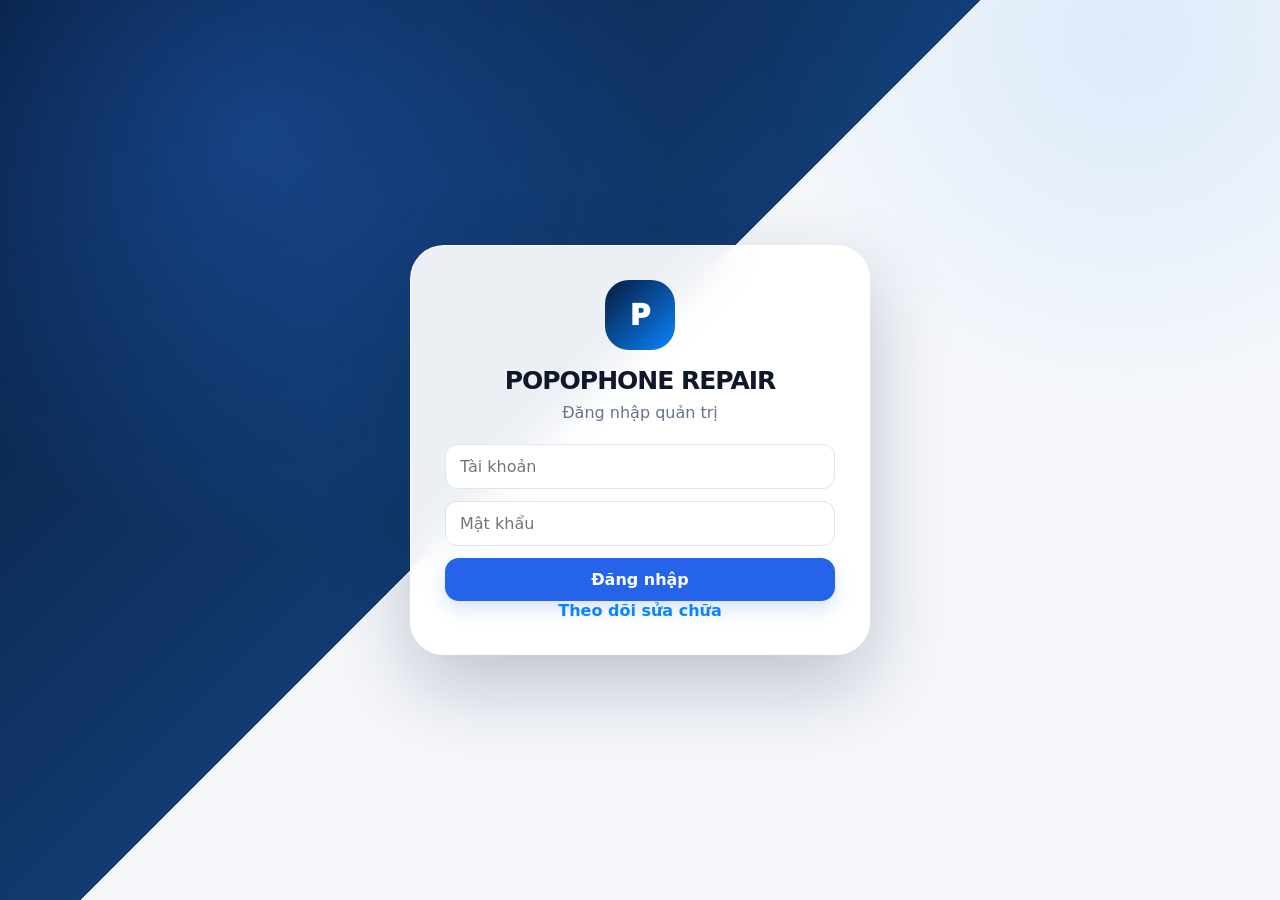
==== dashboard.html @ f4cf4c7f "Add files via upload" ====
<!doctype html>
<html lang="vi"><head><meta charset="UTF-8"><meta name="viewport" content="width=device-width,initial-scale=1,viewport-fit=cover"><title>POPOPHONE · Theo dõi sửa chữa</title><link rel="stylesheet" href="css/style.css?v=16.5"><link rel="stylesheet" href="css/operations.css?v=16.5"></head>
<body class="ops-app"><div class="ops-shell"><header class="ops-header"><div><span class="ops-brand">POPOPHONE</span><h1 id="pageTitle">Theo dõi sửa chữa</h1></div><button onclick="refreshCurrent()" aria-label="Làm mới">↻</button></header><div class="ops-user"><div><b id="userName"></b><span id="userRole"></span></div><button onclick="logout()">Đăng xuất</button></div><div id="periodPicker" class="ops-period"></div><div class="ops-toolbar"><nav class="ops-nav"><button data-tab="overview" onclick="openTab('overview')">Tổng quan</button><button data-tab="progress" onclick="openTab('progress')">Máy còn tồn</button><button data-tab="repairs" onclick="openTab('repairs')">Danh sách</button></nav></div><main><section id="overview" class="ops-tab"></section><section id="progress" class="ops-tab" hidden></section><section id="repairs" class="ops-tab" hidden></section></main></div><div id="modalRoot"></div><div id="toast" class="toast"></div><script src="js/config.js?v=16.5"></script><script src="js/auth.js?v=16.5"></script><script src="js/dashboard.js?v=16.5"></script></body></html>
---- css/style.css ----
:root {
  --navy: #061b3a;
  --navy-2: #09295a;
  --blue: #0a84ff;
  --blue-2: #e8f2ff;
  --green: #16a34a;
  --yellow: #f59e0b;
  --red: #ef4444;
  --bg: #f5f7fb;
  --card: #ffffff;
  --text: #0f172a;
  --muted: #64748b;
  --line: #e2e8f0;
  --shadow: 0 24px 60px rgba(15, 23, 42, 0.08);
  --radius: 24px;
}

* {
  box-sizing: border-box;
}

body {
  margin: 0;
  font-family: Inter, ui-sans-serif, system-ui, -apple-system, BlinkMacSystemFont, "Segoe UI", sans-serif;
  background: var(--bg);
  color: var(--text);
}

button,
input,
select,
textarea {
  font: inherit;
}

button {
  cursor: pointer;
}

.hidden {
  display: none !important;
}

.primary-btn,
.ghost-btn,
.danger-btn,
.success-btn {
  border: 0;
  border-radius: 14px;
  padding: 12px 16px;
  font-weight: 800;
  transition: .18s ease;
  white-space: nowrap;
}

.primary-btn {
  background: linear-gradient(135deg, var(--navy), var(--blue));
  color: #fff;
  box-shadow: 0 12px 30px rgba(10, 132, 255, .22);
}

.success-btn {
  background: #dcfce7;
  color: #166534;
}

.danger-btn {
  background: #fee2e2;
  color: #991b1b;
}

.ghost-btn {
  background: #f1f5f9;
  color: #0f172a;
}

.primary-btn:hover,
.ghost-btn:hover,
.success-btn:hover,
.danger-btn:hover {
  transform: translateY(-1px);
}

input,
select,
textarea {
  width: 100%;
  border: 1px solid var(--line);
  border-radius: 14px;
  padding: 12px 14px;
  outline: none;
  background: #fff;
  color: var(--text);
}

textarea {
  min-height: 92px;
  resize: vertical;
}

input:focus,
select:focus,
textarea:focus {
  border-color: var(--blue);
  box-shadow: 0 0 0 4px rgba(10, 132, 255, .12);
}

.login-page {
  min-height: 100vh;
  display: grid;
  place-items: center;
  background:
    radial-gradient(circle at top left, rgba(10, 132, 255, .22), transparent 36%),
    linear-gradient(135deg, #061b3a, #0a2b5f 45%, #f8fafc 45%);
}

.login-shell {
  width: min(460px, calc(100% - 28px));
}

.login-card {
  background: rgba(255, 255, 255, .92);
  backdrop-filter: blur(18px);
  border: 1px solid rgba(255, 255, 255, .72);
  border-radius: 32px;
  box-shadow: var(--shadow);
  padding: 34px;
  text-align: center;
}

.login-logo,
.brand-mark {
  width: 58px;
  height: 58px;
  border-radius: 20px;
  display: grid;
  place-items: center;
  margin: 0 auto 16px;
  background: linear-gradient(135deg, var(--navy), var(--blue));
  color: #fff;
  font-weight: 950;
  font-size: 28px;
}

.login-card h1 {
  margin: 0;
  font-size: 25px;
  letter-spacing: -.6px;
}

.login-card p {
  color: var(--muted);
  margin: 8px 0 22px;
}

.login-form {
  display: grid;
  gap: 12px;
}

.login-demo {
  display: grid;
  gap: 5px;
  margin: 18px 0;
  padding: 14px;
  border-radius: 18px;
  background: #f8fafc;
  color: var(--muted);
  text-align: left;
  font-size: 14px;
}

.back-link {
  color: var(--blue);
  text-decoration: none;
  font-weight: 700;
}

.public-body {
  min-height: 100vh;
  background: #f7f9fd;
}

.public-header {
  position: sticky;
  top: 0;
  z-index: 10;
  display: flex;
  align-items: center;
  justify-content: space-between;
  gap: 14px;
  padding: 14px max(18px, 4vw);
  background: rgba(255, 255, 255, .88);
  backdrop-filter: blur(16px);
  border-bottom: 1px solid var(--line);
}

.public-brand {
  display: flex;
  align-items: center;
  gap: 12px;
  font-weight: 900;
}

.public-brand small {
  display: block;
  color: var(--muted);
  font-weight: 700;
}

.public-main {
  width: min(1080px, calc(100% - 28px));
  margin: 22px auto 60px;
}

.mobile-tabs {
  display: grid;
  grid-template-columns: repeat(2, 1fr);
  gap: 10px;
  margin-bottom: 16px;
}

.mobile-tabs button {
  border: 1px solid var(--line);
  border-radius: 18px;
  background: #fff;
  padding: 14px;
  font-weight: 900;
}

.mobile-tabs button.active {
  background: var(--navy);
  color: #fff;
  border-color: var(--navy);
}

.panel,
.form-panel,
.detail-card {
  background: var(--card);
  border: 1px solid var(--line);
  border-radius: var(--radius);
  box-shadow: 0 14px 44px rgba(15, 23, 42, .05);
}

.form-panel {
  padding: 22px;
}

.panel {
  padding: 20px;
}

.panel-head {
  display: flex;
  align-items: flex-start;
  justify-content: space-between;
  gap: 12px;
  margin-bottom: 16px;
}

.panel h2,
.panel h3,
.form-panel h2,
.form-panel h3 {
  margin: 0;
  letter-spacing: -.4px;
}

.panel p,
.form-panel p {
  color: var(--muted);
  margin: 6px 0 0;
}

.form-grid {
  display: grid;
  grid-template-columns: repeat(3, 1fr);
  gap: 14px;
}

.form-grid label {
  display: grid;
  gap: 7px;
  font-size: 13px;
  color: var(--muted);
  font-weight: 800;
}

.span-2 {
  grid-column: span 2;
}

.span-3 {
  grid-column: 1 / -1;
}

.form-actions {
  display: flex;
  gap: 10px;
  justify-content: flex-end;
  grid-column: 1 / -1;
}

.search-row,
.filter-row {
  display: grid;
  grid-template-columns: 2fr repeat(5, 1fr) auto;
  gap: 10px;
  margin-bottom: 14px;
}

.app-shell {
  display: grid;
  grid-template-columns: 280px 1fr;
  min-height: 100vh;
}

.sidebar {
  position: sticky;
  top: 0;
  height: 100vh;
  padding: 22px;
  background: #071b38;
  color: #fff;
  display: flex;
  flex-direction: column;
  gap: 22px;
}

.brand {
  display: flex;
  align-items: center;
  gap: 12px;
}

.brand-mark {
  margin: 0;
  width: 46px;
  height: 46px;
  border-radius: 16px;
  background: rgba(255, 255, 255, .13);
}

.brand h1 {
  margin: 0;
  font-size: 18px;
}

.brand p {
  margin: 2px 0 0;
  color: rgba(255, 255, 255, .7);
  font-size: 13px;
}

.nav {
  display: grid;
  gap: 8px;
}

.nav button {
  text-align: left;
  border: 0;
  padding: 13px 14px;
  border-radius: 16px;
  color: rgba(255, 255, 255, .82);
  background: transparent;
  font-weight: 800;
}

.nav button.active,
.nav button:hover {
  background: rgba(255, 255, 255, .12);
  color: #fff;
}

.user-card {
  margin-top: auto;
  padding: 14px;
  border-radius: 18px;
  background: rgba(255, 255, 255, .1);
}

.user-card b,
.user-card small {
  display: block;
}

.user-card small {
  color: rgba(255, 255, 255, .68);
  margin: 4px 0 12px;
}

.content {
  padding: 24px;
  overflow: hidden;
}

.topbar {
  display: flex;
  justify-content: space-between;
  gap: 16px;
  align-items: center;
  margin-bottom: 20px;
}

.topbar h1 {
  margin: 0;
  font-size: 28px;
  letter-spacing: -.7px;
}

.topbar p {
  margin: 5px 0 0;
  color: var(--muted);
}

.top-actions {
  display: flex;
  gap: 10px;
}

.tab {
  display: none;
}

.tab.active {
  display: block;
}

.kpi-grid {
  display: grid;
  grid-template-columns: repeat(5, 1fr);
  gap: 14px;
  margin-bottom: 16px;
}

.kpi-card {
  background: #fff;
  border: 1px solid var(--line);
  border-radius: 22px;
  padding: 18px;
  box-shadow: 0 12px 34px rgba(15, 23, 42, .05);
}

.kpi-card span {
  display: block;
  color: var(--muted);
  font-weight: 800;
  font-size: 13px;
}

.kpi-card b {
  display: block;
  margin-top: 8px;
  font-size: 28px;
  letter-spacing: -.9px;
}

.kpi-card.danger b {
  color: var(--red);
}

.kpi-card.warn b {
  color: var(--yellow);
}

.dashboard-grid-2 {
  display: grid;
  grid-template-columns: 1.1fr .9fr;
  gap: 16px;
  margin-bottom: 16px;
}

.dashboard-grid-3 {
  display: grid;
  grid-template-columns: repeat(3, 1fr);
  gap: 16px;
  margin-bottom: 16px;
}

.full-width {
  grid-column: 1 / -1;
  margin-bottom: 16px;
}

.table-wrap {
  width: 100%;
  overflow-x: auto;
  border: 1px solid var(--line);
  border-radius: 18px;
  background: #fff;
}

table {
  width: 100%;
  border-collapse: collapse;
  min-width: 860px;
}

th,
td {
  padding: 13px 14px;
  border-bottom: 1px solid var(--line);
  text-align: left;
  vertical-align: middle;
  white-space: nowrap;
}

th {
  background: #f8fafc;
  color: #475569;
  font-size: 12px;
  text-transform: uppercase;
  letter-spacing: .04em;
}

tbody tr:hover {
  background: #f8fafc;
}

.status-pill,
.role-pill {
  display: inline-flex;
  align-items: center;
  border-radius: 999px;
  padding: 6px 10px;
  background: #f1f5f9;
  font-size: 12px;
  font-weight: 900;
}

.status-pill.done {
  background: #dcfce7;
  color: #166534;
}

.status-pill.wait {
  background: #fef3c7;
  color: #92400e;
}

.status-pill.danger {
  background: #fee2e2;
  color: #991b1b;
}

.action-group {
  display: flex;
  gap: 7px;
}

.action-group button {
  padding: 8px 10px;
  border-radius: 11px;
  border: 1px solid var(--line);
  background: #fff;
  font-weight: 800;
}

.rank-list,
.service-type-list {
  display: grid;
  gap: 10px;
}

.rank-row,
.type-row {
  display: grid;
  grid-template-columns: 1fr auto;
  gap: 12px;
  align-items: center;
}

.type-bar {
  grid-column: 1 / -1;
  height: 9px;
  background: #e2e8f0;
  border-radius: 999px;
  overflow: hidden;
}

.type-bar i {
  display: block;
  height: 100%;
  background: linear-gradient(90deg, var(--navy), var(--blue));
}

.matrix-toolbar {
  display: grid;
  grid-template-columns: 1.4fr 1.4fr 120px;
  gap: 10px;
  margin-bottom: 12px;
}

.matrix-table th:first-child,
.matrix-table td:first-child {
  position: sticky;
  left: 0;
  background: #fff;
  z-index: 2;
  font-weight: 900;
}

.matrix-table th:first-child {
  background: #f8fafc;
}

.heat-0 {
  background: #fff;
}

.heat-1 {
  background: #eff6ff;
}

.heat-2 {
  background: #bfdbfe;
}

.heat-3 {
  background: #60a5fa;
  color: #fff;
  font-weight: 900;
}

.heat-4 {
  background: #1d4ed8;
  color: #fff;
  font-weight: 900;
}

.material-summary {
  display: grid;
  grid-template-columns: repeat(3, 1fr);
  gap: 10px;
  margin-bottom: 12px;
}

.material-summary div {
  padding: 14px;
  border-radius: 18px;
  background: #f8fafc;
}

.mobile-list {
  display: grid;
  gap: 10px;
}

.job-card {
  border: 1px solid var(--line);
  border-radius: 20px;
  background: #fff;
  padding: 14px;
  display: grid;
  gap: 10px;
}

.job-card h3 {
  margin: 0;
  font-size: 18px;
}

.job-meta {
  display: grid;
  grid-template-columns: repeat(2, 1fr);
  gap: 8px;
  color: var(--muted);
  font-size: 13px;
}

.modal {
  position: fixed;
  inset: 0;
  z-index: 50;
  display: none;
  align-items: center;
  justify-content: center;
  background: rgba(2, 6, 23, .58);
  padding: 18px;
}

.modal.show {
  display: flex;
}

.modal-card {
  width: min(1000px, 100%);
  max-height: 92vh;
  overflow: auto;
  background: #fff;
  border-radius: 28px;
  box-shadow: var(--shadow);
  padding: 22px;
}

.detail-hero {
  display: flex;
  justify-content: space-between;
  gap: 14px;
  padding: 18px;
  border-radius: 22px;
  background: linear-gradient(135deg, #f8fafc, #eef6ff);
  margin-bottom: 16px;
}

.timeline {
  display: grid;
  gap: 10px;
}

.timeline-row {
  display: grid;
  grid-template-columns: 130px 1fr;
  gap: 12px;
  align-items: start;
  border-left: 3px solid #dbeafe;
  padding-left: 12px;
}

.toast {
  position: fixed;
  right: 18px;
  bottom: 18px;
  z-index: 80;
  transform: translateY(20px);
  opacity: 0;
  pointer-events: none;
  background: #0f172a;
  color: #fff;
  border-radius: 16px;
  padding: 14px 16px;
  box-shadow: var(--shadow);
  transition: .18s ease;
  font-weight: 800;
}

.toast.show {
  transform: translateY(0);
  opacity: 1;
}

.toast.error {
  background: #991b1b;
}

.print-area {
  display: none;
}

@media print {
  body * {
    visibility: hidden;
  }

  .print-area,
  .print-area * {
    visibility: visible;
  }

  .print-area {
    display: block;
    position: absolute;
    inset: 0;
    padding: 24px;
    background: #fff;
  }
}

@media (max-width: 980px) {
  .app-shell {
    grid-template-columns: 1fr;
  }

  .sidebar {
    position: static;
    height: auto;
    padding: 12px;
    flex-direction: row;
    align-items: center;
    overflow-x: auto;
  }

  .brand p,
  .user-card {
    display: none;
  }

  .nav {
    display: flex;
    overflow-x: auto;
  }

  .nav button {
    white-space: nowrap;
  }

  .content {
    padding: 14px;
  }

  .topbar {
    align-items: flex-start;
    flex-direction: column;
  }

  .kpi-grid,
  .dashboard-grid-2,
  .dashboard-grid-3,
  .form-grid {
    grid-template-columns: 1fr;
  }

  .span-2,
  .span-3 {
    grid-column: auto;
  }

  .search-row,
  .filter-row,
  .matrix-toolbar {
    grid-template-columns: 1fr;
  }

  .desktop-only {
    display: none !important;
  }

  .panel,
  .form-panel {
    padding: 16px;
    border-radius: 20px;
  }

  .kpi-card b {
    font-size: 24px;
  }
}

/* V9.1 FINAL + Multi Service/Material */
.modal-card.wide{max-width:980px;width:min(980px,96vw)}
.kpi-grid.compact{grid-template-columns:repeat(auto-fit,minmax(145px,1fr));gap:12px}
.check-list{max-height:320px;overflow:auto;border:1px solid #e5e7eb;border-radius:16px;padding:10px;background:#f8fafc;display:grid;grid-template-columns:repeat(auto-fit,minmax(210px,1fr));gap:8px}
.check-row{display:grid;grid-template-columns:auto 1fr auto;gap:8px;align-items:center;padding:10px;border-radius:12px;background:#fff;border:1px solid #eef2f7;cursor:pointer}
.check-row:hover{border-color:#0a84ff;box-shadow:0 6px 16px rgba(15,23,42,.08)}
.check-row input{width:auto;margin:0}
.check-row small{color:#64748b;font-size:12px}
.sub-head{display:flex;justify-content:space-between;align-items:center;margin:8px 0 10px}
.material-lines{display:flex;flex-direction:column;gap:8px}
.material-row{display:grid;grid-template-columns:1fr 1.7fr .6fr .9fr 1fr auto;gap:8px;align-items:center;padding:10px;border:1px solid #e5e7eb;border-radius:14px;background:#f8fafc}
.cost-preview{margin-top:12px;display:flex;gap:14px;justify-content:flex-end;color:#334155}
.cost-preview b{color:#0f172a}
@media(max-width:760px){.material-row{grid-template-columns:1fr}.check-list{grid-template-columns:1fr}.modal-card.wide{width:96vw}.top-summary-grid{grid-template-columns:1fr!important}}

/* V9.1 public search service visibility */
.service-cell {
  max-width: 260px;
  min-width: 180px;
  white-space: normal;
  line-height: 1.45;
  font-weight: 700;
  color: #0f2748;
}
@media (max-width: 760px) {
  .service-cell { min-width: 220px; }
}

/* V9.2 Enterprise timeline + permission UI */
.lock-note{color:#64748b;font-size:11px;font-weight:700}
.job-head{display:flex;align-items:flex-start;justify-content:space-between;gap:12px}
.detail-header{display:flex;align-items:flex-start;justify-content:space-between;gap:16px;padding-bottom:16px;border-bottom:1px solid #e5e7eb;margin-bottom:16px}
.detail-header h2{margin:0 0 4px;font-size:24px;color:#0f172a}
.detail-header p{margin:0;color:#64748b}
.detail-grid{display:grid;grid-template-columns:repeat(3,minmax(0,1fr));gap:16px;margin:16px 0}
.detail-grid section{background:#f8fafc;border:1px solid #e5e7eb;border-radius:18px;padding:16px}
.detail-grid h3,.timeline-box h3{margin:0 0 10px;color:#0f172a}
.detail-grid p{margin:6px 0;color:#334155}
.detail-grid ul{margin:0;padding-left:18px;color:#334155;line-height:1.7}
.timeline-box{margin-top:16px;background:#fff;border:1px solid #e5e7eb;border-radius:20px;padding:18px}
.timeline{position:relative;display:flex;flex-direction:column;gap:14px}
.timeline-item{display:grid;grid-template-columns:22px 1fr;gap:10px;position:relative}
.timeline-item:before{content:"";position:absolute;left:10px;top:20px;bottom:-18px;width:2px;background:#e2e8f0}
.timeline-item:last-child:before{display:none}
.timeline-dot{width:12px;height:12px;border-radius:999px;background:#0a84ff;margin-top:4px;box-shadow:0 0 0 4px #dbeafe}
.timeline-item b{display:block;color:#0f172a;margin-bottom:4px}
.timeline-item p{margin:0;color:#334155}
.timeline-item small{color:#64748b}
@media(max-width:900px){.detail-grid{grid-template-columns:1fr}.detail-header{flex-direction:column}.detail-header h2{font-size:20px}}


/* V9.2 Enterprise final polish - work queues + modern lists */
.queue-section { margin: 0 0 18px; }
.queue-section h3 { display:flex; align-items:center; justify-content:space-between; margin: 0 0 10px; font-size: 16px; color: #0f172a; }
.queue-section h3 span { background:#eff6ff; color:#0b4aa2; border:1px solid #dbeafe; padding:4px 10px; border-radius:999px; font-size:12px; }
.queue-grid, .cost-board { display:grid; grid-template-columns: repeat(auto-fill,minmax(310px,1fr)); gap: 12px; }
.modern-card { border:1px solid #e2e8f0; background: linear-gradient(180deg,#ffffff,#fbfdff); box-shadow: 0 10px 24px rgba(15,23,42,.05); transition:.16s ease; }
.modern-card:hover { transform: translateY(-1px); box-shadow: 0 14px 32px rgba(15,23,42,.09); border-color:#bfdbfe; }
.job-head p { margin: 4px 0 0; color:#64748b; font-size:12px; }
.warning-line { display:flex; flex-wrap:wrap; gap:6px; }
.warn-chip { display:inline-flex; align-items:center; border-radius:999px; background:#fff7ed; color:#9a3412; border:1px solid #fed7aa; padding:5px 8px; font-size:12px; font-weight:800; }
.data-chip.lock { display:inline-flex; margin-top:6px; padding:3px 8px; border-radius:999px; background:#f1f5f9; color:#64748b; font-size:11px; font-weight:900; }
.code-text { letter-spacing:.02em; color:#0f2748; }
.mini-btn { border:1px solid #dbe3ef!important; background:#fff!important; color:#0f172a; border-radius:12px!important; padding:8px 11px!important; font-weight:900!important; }
.mini-btn.primary { background:#0a84ff!important; border-color:#0a84ff!important; color:#fff!important; }
.mini-btn.money { background:#0f2748!important; border-color:#0f2748!important; color:#fff!important; }
.mini-btn.done { background:#16a34a!important; border-color:#16a34a!important; color:#fff!important; }
.repair-table th, .repair-table td { padding: 12px 13px; }
.repair-table tbody tr { transition:.12s ease; }
.repair-table tbody tr:hover { background:#f0f7ff; }
.cost-card { display:grid; gap:9px; padding:14px; border-radius:20px; }
.cost-line { display:flex; justify-content:space-between; align-items:center; gap:12px; padding:8px 10px; border-radius:13px; background:#f8fafc; color:#475569; }
.cost-line b { color:#0f172a; }
@media (max-width: 760px) {
  .queue-grid, .cost-board { grid-template-columns:1fr; }
  .action-group { flex-wrap:wrap; }
}

/* Patch: fix KPI money overflow + admin finance cards */
.kpi-card {
  min-width: 0;
  overflow: hidden;
}
.kpi-card b {
  max-width: 100%;
  white-space: nowrap;
  overflow: hidden;
  text-overflow: ellipsis;
  font-size: clamp(20px, 1.8vw, 28px);
  letter-spacing: -0.6px;
}
.kpi-grid.compact {
  grid-template-columns: repeat(auto-fit, minmax(170px, 1fr));
}
.kpi-card.success b {
  color: #16a34a;
}
.table-wrap table {
  min-width: 760px;
}
#businessGrid .kpi-card b {
  font-size: clamp(19px, 1.55vw, 26px);
}
@media (max-width: 900px) {
  .kpi-grid.compact {
    grid-template-columns: repeat(auto-fit, minmax(150px, 1fr));
  }
  .kpi-card b {
    font-size: 22px;
  }
}

/* ===== POPOPHONE Repair 10/10 Polish Pack ===== */
:root {
  --soft-blue: #edf6ff;
  --soft-green: #ecfdf3;
  --soft-red: #fff1f2;
}

body::before {
  content: "";
  position: fixed;
  inset: 0;
  pointer-events: none;
  background:
    radial-gradient(circle at 88% 4%, rgba(10,132,255,.10), transparent 26%),
    radial-gradient(circle at 18% 12%, rgba(6,27,58,.08), transparent 28%);
  z-index: -1;
}

.panel,
.form-panel,
.detail-card,
.modal-card {
  border-color: rgba(226,232,240,.9);
  box-shadow: 0 18px 48px rgba(15,23,42,.07);
}

.sidebar {
  background:
    radial-gradient(circle at 20% 0%, rgba(10,132,255,.22), transparent 34%),
    linear-gradient(180deg, #061b3a 0%, #07172f 100%);
}

.nav button.active {
  background: linear-gradient(135deg, rgba(255,255,255,.20), rgba(255,255,255,.08));
  box-shadow: inset 3px 0 0 #60a5fa;
}

.kpi-card {
  position: relative;
  overflow: hidden;
}

.kpi-card::after {
  content: "";
  position: absolute;
  right: -22px;
  top: -22px;
  width: 74px;
  height: 74px;
  border-radius: 50%;
  background: rgba(10,132,255,.09);
}

.kpi-card.success b { color: var(--green); }
.kpi-card.warn b { color: var(--yellow); }

.rank-row,
.type-row,
.modern-card {
  padding: 12px;
  border: 1px solid var(--line);
  border-radius: 18px;
  background: linear-gradient(180deg, #fff, #fbfdff);
}

.table-wrap table tbody tr:nth-child(even) { background: #fbfdff; }
.code-text { color: var(--navy); letter-spacing: .02em; }
.service-cell { max-width: 280px; white-space: normal; line-height: 1.45; }
.warn-chip { display:inline-flex; margin: 2px; }

.receipt-sheet {
  width: 148mm;
  min-height: 210mm;
  margin: 0 auto;
  padding: 10mm;
  color: #0f172a;
  background: #fff;
  font-family: Arial, sans-serif;
  border: 1px solid #e2e8f0;
}
.receipt-top {
  display: flex;
  justify-content: space-between;
  gap: 16px;
  border-bottom: 3px solid #061b3a;
  padding-bottom: 12px;
}
.receipt-logo {
  width: 38px;
  height: 38px;
  border-radius: 12px;
  display: inline-grid;
  place-items: center;
  background: #061b3a;
  color: #fff;
  font-weight: 900;
  font-size: 22px;
  margin-right: 8px;
  vertical-align: middle;
}
.receipt-top h1 { display:inline-block; margin: 0; font-size: 22px; letter-spacing: -.5px; }
.receipt-top p { margin: 5px 0 0; color: #475569; font-weight: 700; }
.receipt-code { text-align: right; }
.receipt-code span,
.receipt-grid span,
.receipt-box span,
.receipt-price span { display:block; color:#64748b; font-size:11px; font-weight:800; text-transform:uppercase; letter-spacing:.04em; }
.receipt-code b { display:block; font-size:24px; color:#061b3a; margin: 4px 0; }
.receipt-code small { color:#64748b; font-weight:700; }
.receipt-sheet h2 { text-align:center; margin: 16px 0; font-size: 18px; letter-spacing:.04em; }
.receipt-grid { display:grid; grid-template-columns:1fr 1fr; gap:8px; }
.receipt-grid div,
.receipt-box,
.receipt-price { border:1px solid #e2e8f0; border-radius:10px; padding:9px; }
.receipt-grid b { display:block; margin-top:4px; font-size:13px; }
.receipt-box { margin-top:8px; }
.receipt-box p { margin: 5px 0 0; min-height: 22px; color:#0f172a; }
.receipt-tests { display:grid; grid-template-columns:repeat(4,1fr); gap:8px; margin-top:10px; }
.receipt-test { border-radius:10px; padding:8px; border:1px solid #e2e8f0; }
.receipt-test span { display:block; color:#64748b; font-size:11px; font-weight:800; }
.receipt-test b { display:block; margin-top:3px; font-size:12px; }
.receipt-test.ok { background:#ecfdf3; }
.receipt-test.warn { background:#fffbeb; }
.receipt-test.bad { background:#fff1f2; }
.receipt-price { margin-top:10px; display:flex; align-items:center; justify-content:space-between; background:#f8fafc; }
.receipt-price b { font-size:20px; color:#061b3a; }
.receipt-note { margin: 12px 0; padding-left: 18px; color:#475569; font-size:12px; line-height:1.5; }
.receipt-sign { display:grid; grid-template-columns:1fr 1fr; gap:18px; margin-top:28px; text-align:center; }
.receipt-sign div { min-height:72px; border-top:1px dashed #94a3b8; padding-top:8px; }
.receipt-sign b, .receipt-sign span { display:block; }
.receipt-sign span { color:#64748b; font-size:12px; margin-top:4px; }

@media print {
  @page { size: A5 portrait; margin: 0; }
  body { background: #fff !important; }
  .print-area { padding: 0 !important; }
  .receipt-sheet { border: 0; box-shadow: none; width: 148mm; min-height: 210mm; }
}

/* V10.2 compact work queues */
.list-summary {
  display: inline-flex;
  align-items: center;
  gap: 6px;
  padding: 9px 12px;
  margin: 8px 0 12px;
  border: 1px solid var(--border);
  border-radius: 12px;
  background: #f8fafc;
  color: #475569;
  font-size: 13px;
}
.compact-table-wrap {
  width: 100%;
  overflow: auto;
  border: 1px solid var(--border);
  border-radius: 16px;
  background: #fff;
}
.compact-action-table {
  min-width: 1080px;
  border: 0;
}
.compact-action-table th {
  position: sticky;
  top: 0;
  z-index: 2;
  background: #f1f5f9;
  white-space: nowrap;
}
.compact-action-table td {
  vertical-align: middle;
  padding: 10px 12px;
}
.compact-action-table tr:hover td {
  background: #f8fafc;
}
.compact-action-table .service-cell {
  max-width: 220px;
  white-space: normal;
}
.warning-cell {
  min-width: 150px;
}
.warning-cell .warn-chip {
  margin: 2px 3px 2px 0;
}
.compact-actions {
  flex-wrap: nowrap;
  gap: 5px;
}
.compact-actions .mini-btn {
  padding: 7px 9px;
  white-space: nowrap;
}
.cost-list-table {
  min-width: 1220px;
}
@media (max-width: 768px) {
  .list-summary { display: flex; width: 100%; }
  .compact-action-table { min-width: 980px; }
  .cost-list-table { min-width: 1120px; }
}

/* V10.3 - receive form validation helpers */
.field-hint {
  display: block;
  margin-top: 6px;
  color: #64748b;
  font-size: 12px;
  line-height: 1.35;
}
input.input-error, textarea.input-error, select.input-error {
  border-color: #dc2626 !important;
  box-shadow: 0 0 0 3px rgba(220, 38, 38, .12) !important;
  background: #fff7f7;
}
.field-error-text {
  display: block;
  margin-top: 6px;
  color: #b91c1c;
  font-size: 12px;
  font-weight: 700;
}

.receipt-print-frame {
  position: fixed;
  right: 0;
  bottom: 0;
  width: 0;
  height: 0;
  border: 0;
  opacity: 0;
  pointer-events: none;
}

.primary-btn:disabled,
.ghost-btn:disabled {
  opacity: .65;
  cursor: not-allowed;
}
.primary-btn.is-loading {
  position: relative;
  pointer-events: none;
}
.print-success-panel {
  margin-bottom: 14px;
  padding: 14px;
  border-radius: 18px;
  border: 1px solid rgba(22, 163, 74, .22);
  background: linear-gradient(135deg, rgba(22, 163, 74, .10), rgba(37, 99, 235, .08));
  display: flex;
  align-items: center;
  justify-content: space-between;
  gap: 12px;
}
.print-success-panel p {
  margin: 4px 0 0;
  color: var(--muted);
}
@media (max-width: 640px) {
  .print-success-panel { align-items: stretch; flex-direction: column; }
}

/* V10.8 - show saved receipt immediately before printing */
.receipt-preview-panel {
  display: block;
  padding: 16px;
  border-color: rgba(22, 163, 74, .28);
}
.receipt-preview-head {
  display: flex;
  align-items: flex-start;
  justify-content: space-between;
  gap: 14px;
  margin-bottom: 14px;
}
.receipt-preview-actions {
  display: flex;
  gap: 8px;
  flex-wrap: wrap;
  justify-content: flex-end;
}
.receipt-preview-scroll {
  max-height: 72vh;
  overflow: auto;
  padding: 14px;
  border: 1px dashed var(--border);
  border-radius: 16px;
  background: #f8fafc;
}
.receipt-preview-scroll .receipt-sheet {
  transform-origin: top center;
}
@media (max-width: 720px) {
  .receipt-preview-head {
    flex-direction: column;
  }
  .receipt-preview-actions {
    width: 100%;
  }
  .receipt-preview-actions button {
    flex: 1;
  }
  .receipt-preview-scroll {
    padding: 8px;
  }
  .receipt-preview-scroll .receipt-sheet {
    width: 100%;
    min-height: auto;
    padding: 12px;
  }
}
@media print {
  .receipt-preview-panel { display: none !important; }
}


/* V10.9 - Weekly report export */
.report-filter-row { grid-template-columns: 1fr 1fr 1fr auto; }
.report-preview-wrap { margin-top: 16px; background: #f1f5f9; border: 1px solid var(--line); border-radius: 22px; padding: 16px; overflow:auto; }
.weekly-report-sheet { width: 210mm; min-height: 297mm; margin: 0 auto; background:#fff; color:#0f172a; border:1px solid #e2e8f0; border-radius: 14px; padding: 16mm; box-shadow: 0 18px 50px rgba(15,23,42,.12); }
.report-title { display:flex; justify-content:space-between; gap:18px; align-items:flex-start; border-bottom:3px solid #061b3a; padding-bottom:12px; margin-bottom:14px; }
.report-title h1 { margin:0; color:#061b3a; font-size:28px; letter-spacing:-.04em; }
.report-title p { margin:3px 0 0; font-weight:900; color:#1d4ed8; }
.report-title div:last-child { text-align:right; display:grid; gap:5px; color:#475569; }
.report-title div:last-child b { color:#0f172a; font-size:14px; }
.report-title span { font-size:12px; font-weight:700; }
.report-kpis { display:grid; grid-template-columns:repeat(5, 1fr); gap:8px; margin-bottom:14px; }
.report-kpis div { border:1px solid #dbeafe; background:#f8fafc; border-radius:12px; padding:10px; }
.report-kpis span { display:block; color:#64748b; font-size:11px; font-weight:900; text-transform:uppercase; }
.report-kpis b { display:block; margin-top:5px; font-size:18px; color:#061b3a; }
.report-grid { display:grid; grid-template-columns:1fr 1fr; gap:12px; }
.report-box { border:1px solid #e2e8f0; border-radius:14px; padding:10px; break-inside: avoid; }
.report-box.full { grid-column:1 / -1; }
.report-box h4 { margin:0 0 8px; color:#061b3a; }
.report-box table { width:100%; border-collapse:collapse; font-size:11.5px; }
.report-box th, .report-box td { border:1px solid #e2e8f0; padding:6px; text-align:left; }
.report-box th { background:#f8fafc; color:#334155; }
.report-matrix th, .report-matrix td { text-align:center; }
.report-matrix th:first-child, .report-matrix td:first-child { text-align:left; }
.report-note { margin-top:12px; border:1px solid #e2e8f0; border-radius:14px; padding:10px; background:#f8fafc; }
.report-note p { margin:6px 0 0; color:#334155; line-height:1.5; }
.report-sign { display:grid; grid-template-columns:1fr 1fr; gap:30px; margin-top:30px; text-align:center; }
.report-sign div { min-height:70px; border-top:1px dashed #94a3b8; padding-top:8px; }
.report-sign b, .report-sign span { display:block; }
.report-sign span { color:#64748b; font-size:12px; margin-top:4px; }
@media (max-width: 900px) {
  .report-filter-row { grid-template-columns: 1fr; }
  .weekly-report-sheet { width: 100%; min-width: 760px; padding: 18px; }
}
@media print {
  @page { size: A4 portrait; margin: 8mm; }
  .weekly-report-sheet { width: auto !important; min-height: auto !important; border:0 !important; border-radius:0 !important; box-shadow:none !important; padding: 0 !important; }
  .report-preview-wrap { background:#fff !important; border:0 !important; padding:0 !important; }
}

/* V10.12 - Fix ma trận và báo cáo PDF không tràn */
.matrix-table.matrix-transposed th:first-child,
.matrix-table.matrix-transposed td:first-child {
  min-width: 190px;
  position: sticky;
  left: 0;
  z-index: 1;
  background: #fff;
}
.matrix-table.matrix-transposed thead th:first-child {
  z-index: 2;
  background: #f8fafc;
}
.matrix-table.matrix-transposed th:not(:first-child),
.matrix-table.matrix-transposed td:not(:first-child) {
  min-width: 86px;
  text-align: center;
}
.report-table-note {
  margin: 6px 0 0;
  color: #64748b;
  font-size: 10px;
  font-weight: 700;
}
.report-matrix-transposed {
  table-layout: fixed;
  width: 100%;
}
.report-matrix-transposed th,
.report-matrix-transposed td {
  font-size: 9.2px;
  padding: 4px 3px;
  white-space: normal;
  word-break: break-word;
  line-height: 1.25;
  text-align: center;
}
.report-matrix-transposed th:first-child,
.report-matrix-transposed td:first-child {
  width: 24%;
  text-align: left;
}
@media print {
  @page { size: A4 landscape; margin: 7mm; }
  .weekly-report-sheet {
    font-size: 10px !important;
  }
  .report-title { margin-bottom: 8px !important; padding-bottom: 8px !important; }
  .report-title h1 { font-size: 22px !important; }
  .report-kpis { gap: 6px !important; margin-bottom: 8px !important; }
  .report-kpis div { padding: 6px !important; border-radius: 8px !important; }
  .report-kpis b { font-size: 13px !important; }
  .report-grid { gap: 8px !important; }
  .report-box { padding: 7px !important; border-radius: 10px !important; }
  .report-box h4 { margin-bottom: 5px !important; font-size: 12px !important; }
  .report-box table { font-size: 9.5px !important; }
  .report-box th, .report-box td { padding: 3.5px !important; }
  .report-note { padding: 7px !important; margin-top: 8px !important; }
  .report-sign { margin-top: 18px !important; }
  .report-matrix-transposed th,
  .report-matrix-transposed td { font-size: 8.4px !important; padding: 3px 2px !important; }
  .report-table-note { font-size: 8px !important; }
}

/* V10.20 - NCC vật tư */
.supplier-grid{display:grid;grid-template-columns:repeat(auto-fit,minmax(240px,1fr));gap:14px}
.supplier-card{background:#fff;border:1px solid #e5e7eb;border-radius:16px;padding:14px;box-shadow:0 8px 24px rgba(15,23,42,.04)}
.supplier-card h4{margin:0 0 6px;font-size:16px;color:#0f172a}
.supplier-card p{margin:0 0 10px;color:#64748b;font-size:13px}
.supplier-materials{display:flex;flex-wrap:wrap;gap:8px}
.supplier-materials span{background:#eef2ff;border:1px solid #dbe3ff;color:#1e3a8a;border-radius:999px;padding:6px 9px;font-size:12px}
.supplier-materials b{margin-left:4px;color:#0f172a}

/* Hoa hồng kỹ thuật */
.warn-row { background: #fff7ed; }
.warn-row td { border-color: #fed7aa; }

/* V10.26 - Máy gửi xử lý / đối chiếu công kỹ thuật */
.sent-repair-form {
  align-items: end;
}
.sent-repair-form select,
.sent-repair-form input {
  min-height: 48px;
}
#sentRepairKpis.kpi-grid.compact {
  margin-bottom: 14px;
}
#sentRepairList table th,
#sentRepairList table td,
#salaryAuditTable table th,
#salaryAuditTable table td {
  vertical-align: middle;
}
#sentRepairList .status-pill.done,
#salaryAuditTable .status-pill.done {
  background: #dcfce7;
  color: #166534;
}
#sentRepairList .status-pill.wait,
#salaryAuditTable .status-pill.wait {
  background: #eff6ff;
  color: #1d4ed8;
}
#sentRepairList .status-pill.warn,
#salaryAuditTable .status-pill.warn {
  background: #ffedd5;
  color: #9a3412;
}
#sentRepairList .status-pill.danger,
#salaryAuditTable .status-pill.danger {
  background: #fee2e2;
  color: #991b1b;
}


/* V10.30 - PDF xác nhận hoa hồng kỹ thuật */
.commission-report-sheet { width: 210mm; min-height: 297mm; margin: 0 auto; background:#fff; color:#0f172a; border:1px solid #e2e8f0; border-radius:14px; padding:14mm; box-shadow:0 18px 50px rgba(15,23,42,.12); }
.commission-report-sheet .report-title { display:flex; justify-content:space-between; gap:18px; align-items:flex-start; border-bottom:2px solid #1e3a8a; padding-bottom:14px; margin-bottom:14px; }
.commission-report-sheet .report-title h1 { margin:0; color:#1e3a8a; letter-spacing:.08em; }
.commission-report-sheet .report-title p { margin:4px 0 0; font-weight:800; }
.commission-report-sheet .report-title span { display:block; margin-top:6px; color:#475569; }
@media print {
  .commission-report-sheet { width:auto !important; min-height:auto !important; border:0 !important; border-radius:0 !important; box-shadow:none !important; padding:0 !important; }
}

/* =========================================================
   POPO OS V11 - premium operation UI layer
   ========================================================= */
:root {
  --os-primary:#123B70;
  --os-primary-2:#071C3C;
  --os-accent:#2E7CF6;
  --os-success:#15C26B;
  --os-warning:#FFB020;
  --os-danger:#F04438;
  --os-bg:#F5F7FB;
  --os-card:rgba(255,255,255,.88);
  --os-glass:rgba(255,255,255,.72);
  --os-text:#0B1220;
  --os-muted:#6B7280;
  --os-line:rgba(18,59,112,.1);
}
body { background:
  radial-gradient(circle at top left, rgba(46,124,246,.13), transparent 34%),
  radial-gradient(circle at 90% 12%, rgba(21,194,107,.10), transparent 28%),
  var(--os-bg); }
body.dark-mode {
  --bg:#07111f; --card:#0d1729; --text:#e5edf8; --muted:#91a0b8; --line:rgba(255,255,255,.1);
  --os-bg:#07111f; --os-card:rgba(13,23,41,.88); --os-glass:rgba(13,23,41,.72); --os-text:#e5edf8; --os-muted:#91a0b8; --os-line:rgba(255,255,255,.1);
  background: radial-gradient(circle at top left, rgba(46,124,246,.22), transparent 36%), #07111f;
}
.app-shell{min-height:100vh;background:transparent}.sidebar{background:linear-gradient(180deg,#061b3a 0%,#09295a 55%,#071C3C 100%);border-right:0;box-shadow:16px 0 40px rgba(7,28,60,.18)}
.brand{padding:18px 18px 12px}.brand h1{letter-spacing:.06em}.brand p{color:rgba(255,255,255,.62);font-weight:800}.brand-mark{box-shadow:0 14px 36px rgba(46,124,246,.35)}
.nav button{border-radius:16px;margin:4px 10px;padding:13px 14px;color:rgba(255,255,255,.75);font-weight:850}.nav button:hover,.nav button.active{background:rgba(255,255,255,.13);color:#fff;box-shadow:inset 0 0 0 1px rgba(255,255,255,.12)}
.sidebar-insight{margin:16px 14px;padding:16px;border-radius:22px;background:linear-gradient(135deg,rgba(46,124,246,.22),rgba(255,255,255,.09));color:#fff;border:1px solid rgba(255,255,255,.12)}
.sidebar-insight span,.sidebar-insight small{display:block;color:rgba(255,255,255,.66);font-size:12px;font-weight:800}.sidebar-insight b{display:block;font-size:28px;margin:4px 0;font-weight:950}.user-card{margin:14px;border-radius:22px;background:rgba(255,255,255,.10);border:1px solid rgba(255,255,255,.12);color:#fff}.user-card small{color:rgba(255,255,255,.62)}
.content{padding:22px}.topbar{position:sticky;top:0;z-index:20;margin:-22px -22px 22px;padding:18px 22px;background:rgba(245,247,251,.78);backdrop-filter:blur(18px);border-bottom:1px solid var(--os-line)}.dark-mode .topbar{background:rgba(7,17,31,.72)}
#pageTitle{font-size:26px;letter-spacing:-.04em}.page-subtitle{margin:4px 0 0;color:var(--os-muted);font-weight:700;font-size:13px}.top-actions select,.top-actions button{min-height:44px}.theme-toggle{width:46px;padding:12px!important}
.panel,.form-panel,.modern-card,.job-card,.cost-card{background:var(--os-card)!important;border:1px solid var(--os-line)!important;border-radius:24px!important;box-shadow:0 18px 46px rgba(15,23,42,.075)!important;backdrop-filter:blur(18px)}.dark-mode .panel,.dark-mode .form-panel,.dark-mode .modern-card,.dark-mode .job-card,.dark-mode .cost-card{box-shadow:0 18px 46px rgba(0,0,0,.22)!important}.panel-head h3,.panel-head h2{letter-spacing:-.025em}.panel-head p{color:var(--os-muted)}
.executive-hero{display:grid;grid-template-columns:1fr auto;gap:20px;align-items:center;padding:28px;border-radius:30px;margin-bottom:18px;color:#fff;background:linear-gradient(135deg,#071C3C 0%,#123B70 54%,#2E7CF6 100%);box-shadow:0 28px 70px rgba(18,59,112,.28);position:relative;overflow:hidden}.executive-hero:after{content:"";position:absolute;right:-80px;top:-120px;width:300px;height:300px;border-radius:50%;background:rgba(255,255,255,.14)}.hero-copy,.hero-score{position:relative;z-index:1}.eyebrow{display:inline-flex;align-items:center;gap:8px;padding:7px 11px;border-radius:999px;background:rgba(46,124,246,.12);color:#2E7CF6;font-size:12px;font-weight:950;text-transform:uppercase;letter-spacing:.08em}.executive-hero .eyebrow{background:rgba(255,255,255,.14);color:#fff}.hero-copy h2{font-size:34px;line-height:1.08;margin:12px 0 8px;letter-spacing:-.055em}.hero-copy p{margin:0;color:rgba(255,255,255,.72);font-weight:700}.hero-score{width:118px;height:118px;border-radius:34px;display:grid;place-items:center;background:rgba(255,255,255,.14);border:1px solid rgba(255,255,255,.24);font-size:32px;font-weight:950;box-shadow:inset 0 0 0 1px rgba(255,255,255,.05)}
.exec-grid{display:grid;grid-template-columns:repeat(4,minmax(0,1fr));gap:14px;margin-bottom:18px}.exec-card{position:relative;overflow:hidden;min-height:132px;padding:18px;border-radius:26px;background:var(--os-card);border:1px solid var(--os-line);box-shadow:0 18px 42px rgba(15,23,42,.07)}.exec-card:before{content:"";position:absolute;right:-24px;top:-26px;width:98px;height:98px;border-radius:50%;background:rgba(46,124,246,.12)}.exec-card span,.exec-card small{display:block;color:var(--os-muted);font-weight:850}.exec-card b{display:block;font-size:34px;margin:10px 0 8px;letter-spacing:-.05em}.exec-card.primary b{color:var(--os-accent)}.exec-card.danger b{color:var(--os-danger)}.exec-card.money b{color:var(--os-success)}.command-grid{margin-bottom:18px}.command-list{display:grid;gap:10px}.command-item{display:flex;align-items:center;justify-content:space-between;gap:12px;padding:13px 14px;border-radius:18px;background:#f8fafc;border:1px solid var(--os-line)}.dark-mode .command-item{background:rgba(255,255,255,.05)}.command-item b{font-size:15px}.command-item span{color:var(--os-muted);font-weight:750}.command-count{min-width:42px;height:42px;border-radius:15px;display:grid;place-items:center;font-weight:950;background:#eef2ff;color:#1d4ed8}.command-item.danger .command-count{background:#fee2e2;color:#991b1b}.command-item.warn .command-count{background:#ffedd5;color:#9a3412}.insight-grid{display:grid;grid-template-columns:repeat(2,minmax(0,1fr));gap:10px}.insight-card{padding:14px;border-radius:18px;background:#f8fafc;border:1px solid var(--os-line)}.dark-mode .insight-card{background:rgba(255,255,255,.05)}.insight-card span{display:block;color:var(--os-muted);font-size:12px;font-weight:900;text-transform:uppercase;letter-spacing:.04em}.insight-card b{display:block;margin-top:6px;font-size:18px;letter-spacing:-.03em}.insight-card small{display:block;margin-top:4px;color:var(--os-muted);font-weight:750}
.kpi-card{border-radius:22px!important;border:1px solid var(--os-line)!important;background:linear-gradient(180deg,rgba(255,255,255,.92),rgba(255,255,255,.78))!important;box-shadow:0 12px 30px rgba(15,23,42,.06)}.dark-mode .kpi-card{background:rgba(255,255,255,.05)!important}.kpi-card b{letter-spacing:-.045em}.kpi-card.danger{box-shadow:0 12px 32px rgba(240,68,56,.12)!important}.kpi-card.warn{box-shadow:0 12px 32px rgba(255,176,32,.12)!important}.kpi-card.success{box-shadow:0 12px 32px rgba(21,194,107,.12)!important}.status-pill{border-radius:999px!important;font-weight:900!important;padding:7px 10px!important}.status-pill.done{background:#dcfce7!important;color:#166534!important}.status-pill.work{background:#dbeafe!important;color:#1d4ed8!important}.status-pill.wait,.status-pill.warn{background:#ffedd5!important;color:#9a3412!important}.status-pill.danger{background:#fee2e2!important;color:#991b1b!important}
.table-wrap,.compact-table-wrap{border-radius:22px;overflow:auto}table{border-collapse:separate!important;border-spacing:0}th{background:#f8fafc!important;color:#475569!important;font-size:12px;text-transform:uppercase;letter-spacing:.05em}.dark-mode th{background:rgba(255,255,255,.06)!important;color:#aab7cc!important}td{border-bottom:1px solid var(--os-line)!important}tr:hover td{background:rgba(46,124,246,.035)}.mini-btn{border-radius:12px!important;font-weight:850!important}
.mobile-list .compact-table-wrap{display:none}.mobile-list .list-summary{margin-bottom:12px}.mobile-list:has(.compact-table-wrap) .compact-table-wrap{display:none}.mobile-list:has(.compact-table-wrap)::after{content:"";display:block}.queue-section{margin:0 0 20px}.queue-section h3{display:flex;align-items:center;gap:8px;margin:0 0 12px;font-size:17px}.queue-section h3 span{display:inline-grid;place-items:center;min-width:28px;height:28px;border-radius:999px;background:#eef2ff;color:#1d4ed8;font-size:13px}.queue-grid{display:grid;grid-template-columns:repeat(auto-fill,minmax(290px,1fr));gap:14px}.job-card{padding:16px}.job-head{display:flex;align-items:flex-start;justify-content:space-between;gap:12px}.job-head h3{margin:0 0 4px;font-size:17px;letter-spacing:-.025em}.job-head p{margin:0;color:var(--os-muted);font-weight:750}.job-meta{display:grid;grid-template-columns:repeat(2,minmax(0,1fr));gap:8px;margin:14px 0}.job-meta span{padding:9px 10px;border-radius:14px;background:#f8fafc;color:#334155;font-size:13px;font-weight:800}.dark-mode .job-meta span{background:rgba(255,255,255,.06);color:#d7deea}.warning-line{margin:10px 0}.warn-chip{display:inline-flex;align-items:center;gap:5px;margin:2px;padding:6px 9px;border-radius:999px;background:#ffedd5;color:#9a3412;font-size:12px;font-weight:900}
.public-main{max-width:1180px}.public-hero{display:grid;grid-template-columns:1fr auto;gap:20px;align-items:center;margin:22px 0 18px;padding:28px;border-radius:30px;background:linear-gradient(135deg,#071C3C,#123B70 55%,#2E7CF6);color:#fff;box-shadow:0 28px 70px rgba(18,59,112,.24)}.public-hero h1{font-size:34px;line-height:1.08;margin:10px 0 8px;letter-spacing:-.055em}.public-hero p{margin:0;color:rgba(255,255,255,.72);font-weight:750}.public-hero .eyebrow{color:#fff;background:rgba(255,255,255,.14)}.public-hero-steps{display:grid;gap:10px;min-width:220px}.public-hero-steps span{padding:12px 14px;border-radius:16px;background:rgba(255,255,255,.13);border:1px solid rgba(255,255,255,.16);font-weight:900}.public-header{box-shadow:0 10px 30px rgba(15,23,42,.04)}.public-brand .brand-mark{margin:0}.mobile-tabs{background:#fff;border:1px solid var(--os-line);border-radius:20px;padding:6px;box-shadow:0 12px 30px rgba(15,23,42,.06)}.mobile-tabs button{border-radius:15px!important;font-weight:900}.form-panel{padding:22px}.form-grid label span{font-weight:900;color:#334155}.dark-mode .form-grid label span{color:#d7deea}.form-actions{position:sticky;bottom:14px;background:rgba(255,255,255,.74);backdrop-filter:blur(14px);padding:10px;border-radius:20px;border:1px solid var(--os-line)}
.login-page{background:radial-gradient(circle at 20% 15%,rgba(46,124,246,.36),transparent 32%),linear-gradient(135deg,#071C3C 0%,#123B70 45%,#f5f7fb 45%)}.login-card{border-radius:34px;box-shadow:0 30px 80px rgba(7,28,60,.24)}.login-card h1{letter-spacing:-.04em}.login-logo{width:70px;height:70px;border-radius:24px}
@media (min-width: 860px){#statusList.mobile-list .compact-table-wrap{display:none!important}#statusList.mobile-list{display:block}.repair-card-grid{display:none}.repair-table{display:table}}
@media (max-width: 1100px){.exec-grid{grid-template-columns:repeat(2,minmax(0,1fr))}.dashboard-grid-2.command-grid{grid-template-columns:1fr}.public-hero{grid-template-columns:1fr}.public-hero-steps{grid-template-columns:repeat(3,1fr)}}
@media (max-width: 760px){.content{padding:12px}.topbar{margin:-12px -12px 14px;padding:14px;display:grid;gap:12px}.top-actions{display:grid;grid-template-columns:1fr auto;gap:8px}.top-actions .primary-btn,.top-actions a,.top-actions button:not(.theme-toggle){width:100%}.executive-hero{grid-template-columns:1fr;padding:22px}.hero-copy h2,.public-hero h1{font-size:27px}.hero-score{width:92px;height:92px;border-radius:26px;font-size:26px}.exec-grid{grid-template-columns:1fr}.insight-grid{grid-template-columns:1fr}.queue-grid{grid-template-columns:1fr}.public-hero{padding:22px}.public-hero-steps{grid-template-columns:1fr}.form-actions{display:grid;grid-template-columns:1fr}.table-wrap .repair-table thead{display:none}.table-wrap .repair-table,.table-wrap .repair-table tbody,.table-wrap .repair-table tr,.table-wrap .repair-table td{display:block;width:100%}.table-wrap .repair-table tr{margin:0 0 12px;padding:14px;border:1px solid var(--os-line);border-radius:20px;background:var(--os-card);box-shadow:0 12px 30px rgba(15,23,42,.06)}.table-wrap .repair-table td{border:0!important;padding:7px 0!important}.table-wrap .repair-table td:last-child{padding-top:12px!important}.sidebar{position:fixed;transform:translateX(-100%)}.content{margin-left:0!important}}


/* V11.1 Mobile navigation fix */
.mobile-menu-fab, .sidebar-overlay, .mobile-sidebar-head { display: none; }
@media (max-width: 760px) {
  .mobile-menu-fab {
    display: inline-flex;
    position: fixed;
    left: 14px;
    bottom: 18px;
    z-index: 1200;
    width: 54px;
    height: 54px;
    align-items: center;
    justify-content: center;
    border: 0;
    border-radius: 18px;
    color: #fff;
    font-size: 24px;
    font-weight: 950;
    background: linear-gradient(135deg, var(--navy), var(--blue));
    box-shadow: 0 18px 42px rgba(18,59,112,.35);
  }
  .mobile-sidebar-head {
    display: flex;
    align-items: center;
    justify-content: space-between;
    padding: 2px 0 8px;
    color: rgba(255,255,255,.78);
    font-size: 13px;
    font-weight: 900;
    letter-spacing: .02em;
    text-transform: uppercase;
  }
  .mobile-sidebar-head button {
    width: 38px;
    height: 38px;
    border: 0;
    border-radius: 14px;
    color: #fff;
    font-size: 25px;
    line-height: 1;
    background: rgba(255,255,255,.13);
  }
  .sidebar {
    left: 0;
    top: 0;
    z-index: 1150;
    width: min(86vw, 340px);
    max-width: 340px;
    height: 100dvh;
    overflow-y: auto;
    padding: 18px;
    transition: transform .24s ease;
    transform: translateX(-105%) !important;
  }
  body.mobile-menu-open .sidebar { transform: translateX(0) !important; }
  .sidebar-overlay {
    display: none;
    position: fixed;
    inset: 0;
    z-index: 1100;
    background: rgba(2, 6, 23, .48);
    backdrop-filter: blur(6px);
  }
  body.mobile-menu-open .sidebar-overlay { display: block; }
  body.mobile-menu-open { overflow: hidden; }
  .nav { gap: 6px; }
  .nav button {
    min-height: 48px;
    font-size: 15px;
  }
  .content { padding-bottom: 84px !important; }
}

/* ================================
   V11.5 EXECUTIVE REPORT PDF
   Phong cách tạp chí điều hành, hạn chế bảng, tối ưu A4.
================================ */
.exec-report-book {
  display: grid;
  gap: 22px;
  color: #08204a;
  font-family: Inter, Arial, sans-serif;
}
.exec-page {
  position: relative;
  width: 210mm;
  min-height: 297mm;
  margin: 0 auto;
  padding: 17mm 16mm 14mm;
  overflow: hidden;
  background:
    radial-gradient(circle at 90% 4%, rgba(46,124,246,.12), transparent 28%),
    linear-gradient(180deg, #ffffff 0%, #f8fbff 100%);
  border: 1px solid #dbe7f7;
  border-radius: 18px;
  box-shadow: 0 22px 70px rgba(8,32,74,.16);
  page-break-after: always;
  break-after: page;
}
.exec-page::before {
  content: "";
  position: absolute;
  inset: 0 auto 0 0;
  width: 7px;
  background: linear-gradient(180deg, #061b3a, #0f5bd7, #061b3a);
}
.exec-cover {
  display: flex;
  flex-direction: column;
  justify-content: space-between;
  color: #fff;
  background:
    linear-gradient(118deg, rgba(6,27,58,.96) 0%, rgba(8,42,91,.94) 48%, rgba(248,251,255,.2) 49%, rgba(248,251,255,.16) 100%),
    radial-gradient(circle at 92% 14%, rgba(46,124,246,.6), transparent 25%),
    linear-gradient(135deg, #061b3a, #0b3c7c);
}
.exec-cover::before { width: 0; }
.exec-cover::after {
  content: "P";
  position: absolute;
  right: 18mm;
  top: 15mm;
  font-size: 170mm;
  line-height: 1;
  font-weight: 1000;
  opacity: .055;
}
.exec-cover-brand, .exec-cover-meta, .exec-cover-footer { position: relative; z-index: 1; }
.exec-cover-brand {
  display: flex;
  align-items: center;
  gap: 12px;
  letter-spacing: .02em;
}
.exec-logo-mark {
  width: 46px;
  height: 46px;
  border: 2px solid rgba(255,255,255,.85);
  border-radius: 15px;
  display: grid;
  place-items: center;
  font-size: 28px;
  font-weight: 1000;
}
.exec-cover-brand b { display:block; font-size: 24px; }
.exec-cover-brand span { display:block; color: rgba(255,255,255,.74); font-size: 11px; text-transform: uppercase; font-weight: 800; }
.exec-cover-title { position: relative; z-index: 1; max-width: 118mm; }
.exec-cover-title span { color: #ffcf66; font-size: 19px; font-weight: 1000; letter-spacing: .08em; }
.exec-cover-title h1 { margin: 12px 0; font-size: 52px; line-height: .96; letter-spacing: -.06em; }
.exec-cover-title p { margin: 0; font-size: 19px; color: rgba(255,255,255,.86); font-weight: 800; }
.exec-cover-meta { display: grid; grid-template-columns: repeat(2, minmax(0, 1fr)); gap: 16px; max-width: 105mm; }
.exec-cover-meta div { border-top: 1px solid rgba(255,255,255,.3); padding-top: 10px; }
.exec-cover-meta span { display:block; font-size: 11px; color: rgba(255,255,255,.62); text-transform: uppercase; font-weight: 900; }
.exec-cover-meta b { display:block; margin-top: 4px; font-size: 16px; }
.exec-cover-footer { font-size: 10px; letter-spacing: .1em; color: rgba(255,255,255,.62); font-weight: 900; }
.exec-page-head {
  display: grid;
  grid-template-columns: 62px 1fr auto;
  align-items: start;
  gap: 14px;
  margin-bottom: 18px;
}
.exec-number {
  height: 58px;
  border-radius: 0 0 18px 0;
  background: linear-gradient(135deg, #061b3a, #0f5bd7);
  color: #fff;
  display: grid;
  place-items: center;
  font-size: 30px;
  font-weight: 1000;
  box-shadow: 0 14px 26px rgba(15,91,215,.23);
}
.exec-page-head h2 { margin: 0; font-size: 26px; letter-spacing: -.045em; color: #061b3a; }
.exec-page-head p { margin: 5px 0 0; color: #64748b; font-weight: 800; }
.exec-mini-brand { color:#0f5bd7; font-weight:1000; letter-spacing:.05em; font-size: 12px; }
.exec-kpi-grid { display:grid; grid-template-columns: repeat(3, 1fr); gap: 12px; margin-bottom: 16px; }
.exec-kpi {
  min-height: 100px;
  border: 1px solid #dbe7f7;
  border-radius: 20px;
  padding: 13px;
  background: rgba(255,255,255,.82);
  box-shadow: 0 12px 30px rgba(8,32,74,.06);
}
.exec-kpi-icon {
  width: 34px;
  height: 34px;
  border-radius: 14px;
  background: #eef5ff;
  display: grid;
  place-items: center;
  font-size: 18px;
  margin-bottom: 9px;
}
.exec-kpi span { display:block; color:#64748b; font-size: 10px; font-weight:1000; text-transform:uppercase; letter-spacing:.04em; }
.exec-kpi b { display:block; margin-top: 5px; color:#061b3a; font-size: 24px; letter-spacing:-.045em; }
.exec-kpi em { display:block; margin-top: 4px; color:#64748b; font-style:normal; font-size: 11px; font-weight:800; }
.exec-kpi.ok .exec-kpi-icon { background:#eafaf1; }
.exec-kpi.warn .exec-kpi-icon { background:#fff7dc; }
.exec-kpi.danger .exec-kpi-icon { background:#fff1f0; }
.exec-kpi.money .exec-kpi-icon { background:#eafaf1; }
.exec-two-col { display:grid; grid-template-columns: 1fr 1fr; gap: 14px; margin-bottom: 14px; }
.exec-panel, .exec-note, .exec-feature-card, .exec-quote {
  border: 1px solid #dbe7f7;
  border-radius: 22px;
  background: rgba(255,255,255,.88);
  padding: 15px;
  box-shadow: 0 12px 34px rgba(8,32,74,.06);
  break-inside: avoid;
}
.exec-panel h3, .exec-note h3 { margin: 0 0 12px; color:#061b3a; font-size: 15px; letter-spacing:-.02em; }
.exec-rank-row {
  display:grid;
  grid-template-columns: 32px 1fr auto;
  align-items:center;
  gap: 10px;
  padding: 9px 0;
  border-bottom: 1px solid #edf3fb;
}
.exec-rank-row:last-child { border-bottom:0; }
.exec-rank-no {
  width: 28px; height: 28px; border-radius: 10px;
  display:grid; place-items:center;
  background:#eef5ff; color:#0f5bd7; font-weight:1000;
}
.exec-rank-main b { display:block; color:#061b3a; font-size: 12px; margin-bottom: 5px; }
.exec-rank-main small { display:block; margin: -2px 0 5px; color:#64748b; font-size:10px; font-weight:800; }
.exec-rank-value { text-align:right; min-width: 54px; }
.exec-rank-value b { display:block; color:#061b3a; font-size: 17px; }
.exec-rank-value span { display:block; color:#64748b; font-size: 9.5px; font-weight:800; }
.exec-bar { display:block; width:100%; height: 8px; border-radius: 999px; background:#edf3fb; overflow:hidden; }
.exec-bar i { display:block; height:100%; border-radius:999px; background: linear-gradient(90deg, #0f5bd7, #2e7cf6); }
.exec-bar i.gold { background: linear-gradient(90deg, #f59e0b, #facc15); }
.exec-donut {
  --p: 0;
  width: 132px;
  height: 132px;
  margin: 8px auto 12px;
  border-radius: 50%;
  display:grid;
  place-items:center;
  background: conic-gradient(#0f5bd7 calc(var(--p) * 1%), #e8f0fb 0);
  position: relative;
}
.exec-donut::before { content:""; position:absolute; inset:18px; background:#fff; border-radius:50%; box-shadow: inset 0 0 0 1px #e8f0fb; }
.exec-donut b, .exec-donut span { position:relative; z-index:1; text-align:center; }
.exec-donut b { font-size: 25px; color:#061b3a; }
.exec-donut span { display:block; margin-top: 30px; position:absolute; top:55px; font-size: 10px; color:#64748b; font-weight:900; }
.exec-center { text-align:center; }
.exec-muted { margin: 0; color:#64748b; font-size: 11px; line-height:1.45; font-weight:700; }
.exec-note ul, .exec-decision-list { margin:0; padding:0; list-style:none; display:grid; gap: 8px; }
.exec-note li, .exec-decision-list li {
  display:grid;
  grid-template-columns: 18px 1fr;
  gap: 8px;
  align-items:start;
  color:#1f3558;
  font-size: 12px;
  line-height:1.45;
  font-weight:750;
}
.exec-note li span, .exec-decision-list li span { width: 16px; height:16px; border-radius:50%; margin-top:1px; background:#2e7cf6; box-shadow: inset 0 0 0 4px #dbeafe; }
.exec-note li.ok span, .exec-decision-list li.ok span { background:#16a34a; box-shadow: inset 0 0 0 4px #dcfce7; }
.exec-note li.warn span, .exec-decision-list li.warn span { background:#f59e0b; box-shadow: inset 0 0 0 4px #fef3c7; }
.exec-note li.danger span, .exec-decision-list li.danger span { background:#dc2626; box-shadow: inset 0 0 0 4px #fee2e2; }
.exec-note.amber { background:#fffaf0; border-color:#fde68a; }
.exec-tech-row { display:grid; grid-template-columns: 36px 1fr auto; gap: 10px; align-items:center; padding: 10px 0; border-bottom:1px solid #edf3fb; }
.exec-tech-row:last-child { border-bottom:0; }
.exec-avatar { width:34px; height:34px; border-radius:14px; background:#e8f0fb; color:#0f5bd7; font-weight:1000; display:grid; place-items:center; }
.exec-tech-row b { color:#061b3a; }
.exec-tech-row span { display:block; color:#64748b; font-size:10px; font-weight:800; }
.exec-status-item { display:flex; align-items:center; justify-content:space-between; border-radius:18px; padding: 13px; margin-bottom: 10px; border:1px solid #e8f0fb; background:#f8fbff; }
.exec-status-item b { color:#061b3a; }
.exec-status-item span { font-weight:1000; }
.exec-status-item.ok span { color:#16a34a; }
.exec-status-item.warn span, .exec-status-item.part span { color:#f59e0b; }
.exec-status-item.danger span { color:#dc2626; }
.exec-feature-card { display:grid; grid-template-columns: 72px 1fr; align-items:center; gap: 14px; margin-bottom:14px; background: linear-gradient(135deg, #fff, #eef5ff); }
.exec-trophy { font-size: 48px; text-align:center; }
.exec-feature-card span { color:#64748b; font-size:11px; font-weight:1000; text-transform:uppercase; }
.exec-feature-card h3 { margin: 4px 0; color:#061b3a; font-size: 24px; }
.exec-feature-card p { margin:0; color:#1f3558; line-height:1.45; font-weight:700; }
.exec-order-card { display:grid; grid-template-columns: 36px 1fr; gap: 10px; align-items:center; padding: 11px; margin-bottom: 10px; border-radius:18px; background:#f8fbff; border:1px solid #e8f0fb; }
.exec-order-card div:first-child { width:34px; height:34px; display:grid; place-items:center; background:#eef5ff; border-radius:12px; }
.exec-order-card b { display:block; color:#061b3a; }
.exec-order-card span { color:#64748b; font-size:11px; font-weight:800; }
.exec-machine-alert { display:grid; grid-template-columns: 34px 1fr; gap: 10px; padding: 12px; border-radius:18px; margin-bottom:10px; border:1px solid #e8f0fb; }
.exec-machine-alert.danger { background:#fff5f5; border-color:#fecaca; }
.exec-machine-alert.warn { background:#fffaf0; border-color:#fde68a; }
.exec-machine-alert b { display:block; color:#061b3a; }
.exec-machine-alert span { display:block; color:#475569; font-size:11px; font-weight:800; margin-top: 2px; }
.exec-machine-alert em { display:inline-block; margin-top: 7px; color:#dc2626; font-style:normal; font-size:10px; font-weight:1000; text-transform:uppercase; }
.exec-quote { margin-top: 14px; display:grid; grid-template-columns: 50px 1fr; align-items:start; background:#f8fbff; }
.exec-quote b { font-size:70px; line-height:.8; color:#0f5bd7; }
.exec-quote p { margin: 0; color:#1f3558; font-size:14px; line-height:1.55; font-weight:800; }
.exec-quote span { display:block; margin-top: 10px; color:#0f5bd7; font-weight:1000; text-align:right; }
.exec-sign-row { display:grid; grid-template-columns:1fr 1fr; gap: 35px; margin-top: 28px; text-align:center; }
.exec-sign-row div { border-top:1px dashed #94a3b8; padding-top:9px; min-height:50px; }
.exec-sign-row b { display:block; color:#061b3a; }
.exec-sign-row span { display:block; color:#64748b; font-size:10px; font-weight:800; margin-top:2px; }
.exec-empty { padding: 18px; border-radius:18px; background:#f8fbff; color:#64748b; font-weight:800; text-align:center; border:1px dashed #c9d8ed; }
.exec-empty.ok { color:#16a34a; background:#f0fdf4; border-color:#bbf7d0; }
.exec-footer { position:absolute; left:16mm; right:16mm; bottom:7mm; display:flex; align-items:center; justify-content:space-between; color:#64748b; font-size:10px; font-weight:900; }
.exec-footer b { width:34px; height:28px; border-radius:12px 0 12px 0; background:#061b3a; color:#fff; display:grid; place-items:center; font-size:12px; }

@media (max-width: 900px) {
  .exec-page { width: 100%; min-width: 760px; padding: 24px; }
  .exec-report-book { overflow:auto; }
}

@media print {
  @page { size: A4; margin: 0; }
  body { background:#fff !important; -webkit-print-color-adjust: exact !important; print-color-adjust: exact !important; }
  body > *:not(.print-area) { display:none !important; }
  .print-area { display:block !important; position:static !important; width:100% !important; height:auto !important; overflow:visible !important; background:#fff !important; }
  .exec-report-book { display:block !important; gap:0 !important; }
  .exec-page {
    width:210mm !important;
    min-height:297mm !important;
    height:297mm !important;
    margin:0 !important;
    border:0 !important;
    border-radius:0 !important;
    box-shadow:none !important;
    page-break-after: always !important;
    break-after: page !important;
  }
  .exec-page:last-child { page-break-after: auto !important; break-after:auto !important; }
  .report-preview-wrap { display:none !important; }
}


/* V12.4 - Bộ lọc thời gian gọn trong topbar, không thay đổi khung topbar gốc */
.topbar-heading { min-width: 235px; }
.top-actions {
  align-items: center;
  justify-content: flex-end;
  flex-wrap: wrap;
}
.overview-inline-filters {
  display: flex;
  align-items: center;
  gap: 7px;
  padding: 4px;
  border: 1px solid var(--os-line, var(--line));
  border-radius: 14px;
  background: var(--os-card, var(--card));
}
.overview-inline-filters select,
.overview-inline-filters input {
  width: 142px;
  min-height: 40px;
  height: 40px;
  padding: 0 10px;
  border: 1px solid var(--os-line, var(--line));
  border-radius: 10px;
  background: var(--os-card, var(--card));
  color: var(--text);
  font: inherit;
  font-size: 13px;
  font-weight: 800;
  outline: none;
}
#overviewMode { width: 145px; }
.overview-compact-input { display: inline-flex; flex: 0 0 auto; }
.overview-filter-reset {
  width: 40px;
  min-width: 40px;
  min-height: 40px !important;
  height: 40px;
  padding: 0 !important;
  border-radius: 10px !important;
  font-size: 18px;
  line-height: 1;
}
.overview-data-status {
  margin: 3px 0 0 !important;
  color: var(--muted);
  font-size: 11px !important;
  font-weight: 750;
}
.overview-data-status.error { color: var(--red, #dc2626); }
.sr-only {
  position: absolute !important;
  width: 1px !important;
  height: 1px !important;
  padding: 0 !important;
  margin: -1px !important;
  overflow: hidden !important;
  clip: rect(0, 0, 0, 0) !important;
  white-space: nowrap !important;
  border: 0 !important;
}
.business-grid .kpi-card b,
#businessGrid .kpi-card b { overflow-wrap: anywhere; }

@media (max-width: 1280px) {
  .topbar { align-items: flex-start; }
  .top-actions { max-width: 780px; }
}
@media (max-width: 900px) {
  .topbar { flex-direction: column; align-items: stretch; }
  .top-actions { width: 100%; justify-content: flex-start; max-width: none; }
}
@media (max-width: 760px) {
  .overview-inline-filters {
    grid-column: 1 / -1;
    display: grid !important;
    grid-template-columns: minmax(0, 1fr) 40px;
    width: 100%;
  }
  .overview-inline-filters select,
  .overview-inline-filters input,
  .overview-compact-input { width: 100%; }
  .overview-compact-input { grid-column: 1 / -1; }
  .overview-filter-reset { grid-column: 2; grid-row: 1; }
  #globalBranch { grid-column: 1 / -1; width: 100%; }
}

/* =========================================================
   V12.5 LAPTOP HEIGHT / RESPONSIVE SCROLL FIX
   - Desktop shell is locked to the visible viewport.
   - Main content scrolls vertically instead of being clipped.
   - Sidebar menu scrolls independently.
   - User / logout card always stays visible at the bottom.
========================================================= */
@media (min-width: 981px) {
  html,
  body {
    height: 100%;
  }

  body {
    overflow: hidden;
  }

  .app-shell {
    height: 100vh;
    height: 100dvh;
    min-height: 0;
    overflow: hidden;
  }

  .sidebar {
    position: sticky;
    top: 0;
    height: 100vh;
    height: 100dvh;
    min-height: 0;
    overflow: hidden;
    padding: 0;
    gap: 0;
  }

  .sidebar .brand {
    flex: 0 0 auto;
  }

  .sidebar .nav {
    flex: 1 1 auto;
    min-height: 0;
    overflow-x: hidden;
    overflow-y: auto;
    overscroll-behavior: contain;
    padding: 0 4px 8px;
    scrollbar-width: thin;
    scrollbar-color: rgba(255,255,255,.24) transparent;
  }

  .sidebar .nav::-webkit-scrollbar {
    width: 6px;
  }

  .sidebar .nav::-webkit-scrollbar-thumb {
    border-radius: 999px;
    background: rgba(255,255,255,.24);
  }

  .sidebar .nav::-webkit-scrollbar-track {
    background: transparent;
  }

  .sidebar .sidebar-insight,
  .sidebar .user-card {
    flex: 0 0 auto;
  }

  .sidebar .user-card {
    margin-top: 0;
  }

  .content {
    min-width: 0;
    min-height: 0;
    height: 100vh;
    height: 100dvh;
    overflow-x: hidden;
    overflow-y: auto;
    overscroll-behavior: contain;
    scrollbar-gutter: stable;
  }
}

/* Compact spacing for common 13-inch laptop heights. */
@media (min-width: 981px) and (max-height: 850px) {
  .brand {
    padding: 13px 16px 8px;
  }

  .brand-mark {
    width: 40px;
    height: 40px;
    border-radius: 14px;
  }

  .brand h1 {
    font-size: 16px;
  }

  .brand p {
    font-size: 11px;
  }

  .nav button {
    min-height: 39px;
    margin: 2px 8px;
    padding: 9px 12px;
    border-radius: 13px;
    font-size: 13px;
  }

  .sidebar-insight {
    margin: 8px 12px;
    padding: 10px 13px;
    border-radius: 17px;
  }

  .sidebar-insight b {
    margin: 2px 0;
    font-size: 22px;
  }

  .sidebar-insight span,
  .sidebar-insight small {
    font-size: 10px;
  }

  .user-card {
    margin: 8px 12px 12px;
    padding: 10px 12px;
    border-radius: 17px;
  }

  .user-card small {
    margin: 2px 0 7px;
    font-size: 11px;
  }

  .user-card .ghost-btn {
    min-height: 36px;
    padding: 7px 10px;
  }

  .content {
    padding: 18px;
  }

  .topbar {
    margin: -18px -18px 16px;
    padding: 13px 18px;
  }

  .topbar h1 {
    font-size: 24px;
  }

  .topbar p {
    margin-top: 3px;
  }
}

/* Very short laptop windows: keep logout visible and reduce nonessential card height. */
@media (min-width: 981px) and (max-height: 700px) {
  .sidebar-insight {
    display: none;
  }

  .nav button {
    min-height: 36px;
    padding-top: 7px;
    padding-bottom: 7px;
  }
}

/* At tablet/mobile widths, return document scrolling to the page. */
@media (max-width: 980px) {
  html,
  body {
    height: auto;
    min-height: 100%;
  }

  body {
    overflow-x: hidden;
    overflow-y: auto;
  }

  .app-shell {
    height: auto;
    min-height: 100vh;
    min-height: 100dvh;
    overflow: visible;
  }

  .content {
    height: auto;
    min-height: 100vh;
    overflow: visible;
  }
}

/* Narrow laptop / tablet: use the same drawer menu instead of the old
   horizontal sidebar, so the user card and logout are never removed. */
@media (min-width: 761px) and (max-width: 980px) {
  .mobile-menu-fab {
    display: inline-flex;
    position: fixed;
    left: 16px;
    bottom: 18px;
    z-index: 1200;
    width: 54px;
    height: 54px;
    align-items: center;
    justify-content: center;
    border: 0;
    border-radius: 18px;
    color: #fff;
    font-size: 24px;
    font-weight: 950;
    background: linear-gradient(135deg, var(--navy), var(--blue));
    box-shadow: 0 18px 42px rgba(18,59,112,.35);
  }

  .mobile-sidebar-head {
    display: flex;
    align-items: center;
    justify-content: space-between;
    flex: 0 0 auto;
    padding: 2px 0 8px;
    color: rgba(255,255,255,.78);
    font-size: 13px;
    font-weight: 900;
    text-transform: uppercase;
  }

  .mobile-sidebar-head button {
    width: 38px;
    height: 38px;
    border: 0;
    border-radius: 14px;
    color: #fff;
    font-size: 25px;
    background: rgba(255,255,255,.13);
  }

  .sidebar {
    position: fixed;
    left: 0;
    top: 0;
    z-index: 1150;
    width: min(86vw, 340px);
    max-width: 340px;
    height: 100vh;
    height: 100dvh;
    min-height: 0;
    padding: 14px;
    display: flex;
    flex-direction: column;
    align-items: stretch;
    gap: 0;
    overflow: hidden;
    transition: transform .24s ease;
    transform: translateX(-105%) !important;
  }

  body.mobile-menu-open .sidebar {
    transform: translateX(0) !important;
  }

  .sidebar .brand {
    flex: 0 0 auto;
    padding: 10px 8px;
  }

  .sidebar .brand p,
  .sidebar .user-card {
    display: block;
  }

  .sidebar .nav {
    display: grid;
    flex: 1 1 auto;
    min-height: 0;
    gap: 4px;
    overflow-x: hidden;
    overflow-y: auto;
    padding-bottom: 6px;
  }

  .sidebar .nav button {
    min-height: 42px;
    margin: 2px 4px;
    padding: 9px 12px;
    white-space: normal;
  }

  .sidebar .sidebar-insight {
    display: none;
  }

  .sidebar .user-card {
    flex: 0 0 auto;
    margin: 8px 4px 2px;
  }

  .sidebar-overlay {
    display: none;
    position: fixed;
    inset: 0;
    z-index: 1100;
    background: rgba(2,6,23,.48);
    backdrop-filter: blur(6px);
  }

  body.mobile-menu-open .sidebar-overlay {
    display: block;
  }

  body.mobile-menu-open {
    overflow: hidden;
  }

  .content {
    margin-left: 0 !important;
    padding-bottom: 84px !important;
  }
}


/* =========================================================
   V12.6 - GLOBAL FILTER BAR
   Một thanh ngang dùng chung cho toàn bộ menu.
========================================================= */
.global-topbar {
  display: grid !important;
  grid-template-columns: minmax(205px, 245px) minmax(520px, 1fr) auto !important;
  align-items: center !important;
  gap: 12px !important;
  min-height: 82px;
  padding-top: 12px !important;
  padding-bottom: 12px !important;
}

.global-topbar .topbar-heading {
  min-width: 0;
  max-width: none !important;
}

.global-topbar .topbar-heading h1 {
  margin: 0;
  font-size: clamp(23px, 1.9vw, 30px);
  line-height: 1.05;
  white-space: nowrap;
}

.global-topbar .page-subtitle,
.global-topbar .overview-data-status {
  margin: 4px 0 0;
  overflow: hidden;
  text-overflow: ellipsis;
  white-space: nowrap;
}

.global-filter-bar {
  display: flex !important;
  align-items: center;
  flex-wrap: nowrap;
  gap: 8px;
  width: 100%;
  min-width: 0;
  padding: 7px;
  border: 1px solid rgba(18, 59, 112, .11);
  border-radius: 16px;
  background: rgba(255,255,255,.92);
  box-shadow: 0 8px 24px rgba(15,23,42,.065);
  backdrop-filter: blur(14px);
}

.dark-mode .global-filter-bar {
  background: rgba(13,23,41,.9);
  border-color: rgba(255,255,255,.10);
}

.global-filter-item {
  display: flex;
  align-items: center;
  gap: 7px;
  min-width: 0;
  margin: 0;
}

.global-filter-label {
  flex: 0 0 auto;
  color: #64748b;
  font-size: 11px;
  font-weight: 900;
  letter-spacing: .02em;
  white-space: nowrap;
}

.dark-mode .global-filter-label { color: #9fb0c8; }

.global-filter-bar select,
.global-filter-bar input {
  width: auto;
  min-width: 0;
  height: 38px;
  min-height: 38px;
  margin: 0;
  padding: 0 29px 0 10px;
  border: 0;
  border-radius: 10px;
  background: #f2f6fb;
  color: var(--text);
  box-shadow: none;
  font-size: 13px;
  font-weight: 850;
  outline: none;
}

.dark-mode .global-filter-bar select,
.dark-mode .global-filter-bar input { background: rgba(255,255,255,.07); }

.global-filter-bar select:focus,
.global-filter-bar input:focus {
  box-shadow: 0 0 0 3px rgba(46,124,246,.14);
  background: #fff;
}

.dark-mode .global-filter-bar select:focus,
.dark-mode .global-filter-bar input:focus { background: rgba(255,255,255,.1); }

.global-filter-branch select { width: 104px; }
.global-filter-mode select { width: 124px; }
.global-filter-value input { width: 132px; }
.global-filter-date input { width: 132px; }

.global-filter-separator {
  flex: 0 0 1px;
  width: 1px;
  height: 28px;
  background: rgba(100,116,139,.18);
}

.global-filter-range {
  display: flex;
  align-items: center;
  gap: 7px;
  min-width: 0;
}

.global-range-arrow {
  color: #94a3b8;
  font-weight: 900;
}

.global-filter-reset {
  display: inline-grid !important;
  place-items: center;
  flex: 0 0 38px;
  width: 38px !important;
  min-width: 38px !important;
  height: 38px !important;
  min-height: 38px !important;
  margin-left: auto;
  padding: 0 !important;
  border-radius: 10px !important;
  background: #edf3fa;
  color: #334155;
  font-size: 17px;
}

.dark-mode .global-filter-reset {
  background: rgba(255,255,255,.08);
  color: #e4edf8;
}

.global-topbar .topbar-action-buttons {
  display: flex;
  align-items: center;
  gap: 7px;
  flex-wrap: nowrap;
}

.global-topbar .topbar-action-buttons > button {
  height: 46px;
  min-height: 46px;
  border-radius: 14px;
  white-space: nowrap;
}

.global-topbar .topbar-action-buttons .theme-toggle {
  width: 46px;
  min-width: 46px;
}

/* Laptop: vẫn giữ đúng một hàng ngang, chỉ thu gọn chữ phụ. */
@media (max-width: 1500px) and (min-width: 981px) {
  .global-topbar {
    grid-template-columns: minmax(175px, 215px) minmax(500px, 1fr) auto !important;
    gap: 9px !important;
  }
  .global-topbar .page-subtitle { display: none; }
  .global-filter-label { font-size: 10px; }
  .global-filter-branch select { width: 96px; }
  .global-filter-mode select { width: 116px; }
  .global-filter-value input,
  .global-filter-date input { width: 124px; }
  .global-topbar .topbar-action-buttons > button { padding-left: 13px; padding-right: 13px; }
}

@media (max-width: 1180px) and (min-width: 981px) {
  .global-topbar {
    grid-template-columns: 170px minmax(445px, 1fr) auto !important;
  }
  .global-topbar .overview-data-status { display: none !important; }
  .global-filter-bar { gap: 6px; padding: 6px; }
  .global-filter-label { display: none; }
  .global-filter-branch select { width: 92px; }
  .global-filter-mode select { width: 112px; }
  .global-filter-value input,
  .global-filter-date input { width: 118px; }
  .global-topbar .topbar-action-buttons .ghost-btn:not(.theme-toggle) { display: none; }
}

/* Mobile/tablet: thanh vẫn là một hàng và cuộn ngang thay vì bung dọc. */
@media (max-width: 980px) {
  .global-topbar {
    display: grid !important;
    grid-template-columns: 1fr auto !important;
    gap: 9px !important;
  }
  .global-topbar .topbar-heading { grid-column: 1; }
  .global-topbar .topbar-action-buttons { grid-column: 2; grid-row: 1; }
  .global-topbar .topbar-action-buttons .ghost-btn:not(.theme-toggle) { display: none; }
  .global-filter-bar {
    grid-column: 1 / -1;
    overflow-x: auto;
    scrollbar-width: thin;
  }
  .global-filter-bar > * { flex: 0 0 auto; }
}

@media (max-width: 620px) {
  .global-topbar .overview-data-status,
  .global-topbar .page-subtitle { display: none !important; }
  .global-filter-label { display: none; }
  .global-filter-separator { display: none; }
  .global-filter-bar { border-radius: 13px; }
}


/* =========================================================
   V13 MOBILE-FIRST UI — theo pattern POPO Payroll/Chấm công
   Giữ nguyên logic, đổi ngôn ngữ giao diện và trải nghiệm mobile.
========================================================= */
:root {
  --app-blue:#2563eb;
  --app-blue-soft:#eff6ff;
  --app-navy:#0b1f3a;
  --app-bg:#f6f8fc;
  --app-card:#ffffff;
  --app-line:#e7ebf2;
  --app-muted:#718096;
  --app-radius:18px;
}

body { background:var(--app-bg); }
.panel,.form-panel,.detail-card { border-color:var(--app-line); border-radius:18px; box-shadow:0 8px 28px rgba(15,23,42,.055); }
.panel { padding:18px; }
.panel-head { margin-bottom:14px; }
.panel h3,.form-panel h3 { font-size:17px; }
.kpi-card,.exec-card { border-radius:17px!important; box-shadow:none!important; }
.primary-btn { background:var(--app-blue); box-shadow:0 8px 18px rgba(37,99,235,.18); }
.ghost-btn { background:#f3f6fa; }
input,select,textarea { border-radius:12px; border-color:#dde4ee; background:#fff; }

/* Desktop sidebar giống Payroll Pro: gọn, phẳng, rõ active */
.sidebar { background:linear-gradient(180deg,#0b1f3a 0%,#0a2548 100%); }
.sidebar .brand { padding:4px 6px 18px; }
.sidebar .brand-mark { width:46px;height:46px;border-radius:14px;font-size:21px;margin:0;box-shadow:none; }
.sidebar .brand h1 { font-size:16px;letter-spacing:.01em; }
.sidebar .brand p { font-size:11px;opacity:.66; }
.nav button { border-radius:11px; min-height:42px; font-size:13px; font-weight:750; }
.nav button.active { background:#2563eb; color:#fff; box-shadow:none; }
.sidebar-insight { border-radius:14px; }
.user-card { border-radius:14px; }

/* Mobile bottom navigation */
.mobile-bottom-nav { display:none; }

@media (max-width:760px) {
  html { background:#f6f8fc; }
  body { background:#f6f8fc; }
  .mobile-menu-fab { display:none!important; }
  .content { padding:12px 12px calc(96px + env(safe-area-inset-bottom))!important; }

  .mobile-bottom-nav {
    position:fixed;
    left:10px;right:10px;bottom:calc(8px + env(safe-area-inset-bottom));
    z-index:1250;
    display:grid;
    grid-template-columns:repeat(5,minmax(0,1fr));
    min-height:64px;
    padding:7px 5px;
    border:1px solid rgba(15,23,42,.08);
    border-radius:20px;
    background:rgba(255,255,255,.96);
    box-shadow:0 14px 34px rgba(15,23,42,.16);
    backdrop-filter:blur(18px);
  }
  .mobile-bottom-nav button {
    display:flex;flex-direction:column;align-items:center;justify-content:center;gap:3px;
    min-width:0;border:0;border-radius:13px;background:transparent;color:#7b8799;padding:5px 2px;
  }
  .mobile-bottom-nav button span { font-size:20px;line-height:20px;font-weight:800; }
  .mobile-bottom-nav button b { max-width:100%;overflow:hidden;text-overflow:ellipsis;white-space:nowrap;font-size:10px;line-height:13px;font-weight:800; }
  .mobile-bottom-nav button.active { color:#2563eb;background:#eff6ff; }
  .mobile-bottom-nav button.mobile-nav-disabled { display:none; }

  /* app header: nhỏ gọn, không chiếm nửa màn hình */
  .global-topbar,.topbar {
    position:sticky;top:0;z-index:40;
    margin:-12px -12px 12px!important;
    min-height:58px!important;
    padding:10px 12px!important;
    border-bottom:1px solid var(--app-line);
    background:rgba(246,248,252,.96)!important;
    box-shadow:none!important;
    backdrop-filter:blur(14px);
  }
  .global-topbar { grid-template-columns:1fr auto!important; }
  .global-topbar .topbar-heading { min-height:38px;display:flex;align-items:center; }
  .global-topbar .topbar-action-buttons>button { height:38px!important;min-height:38px!important;padding:0 12px!important;border-radius:11px!important;font-size:12px; }
  .global-filter-bar {
    grid-column:1/-1;
    margin-top:0;padding:5px;border:0;border-radius:13px;box-shadow:none;background:#fff;
  }
  .global-filter-bar select,.global-filter-bar input { height:36px;min-height:36px;font-size:12px;background:#f4f7fb; }

  /* hero của dashboard chuyển thành summary card, không kiểu poster desktop */
  .executive-hero {
    grid-template-columns:1fr auto!important;
    gap:12px!important;
    padding:16px!important;
    border-radius:18px!important;
    min-height:auto!important;
    background:#fff!important;
    color:#0f172a!important;
    border:1px solid var(--app-line)!important;
    box-shadow:0 8px 24px rgba(15,23,42,.05)!important;
  }
  .executive-hero:before,.executive-hero:after { display:none!important; }
  .hero-copy .eyebrow { color:#2563eb!important;font-size:10px!important; }
  .hero-copy h2 { color:#0f172a!important;font-size:21px!important;line-height:1.15!important; }
  .hero-score { width:62px!important;height:62px!important;border-radius:18px!important;font-size:19px!important;background:#eff6ff!important;color:#2563eb!important;box-shadow:none!important; }

  .exec-grid { grid-template-columns:repeat(2,minmax(0,1fr))!important;gap:9px!important; }
  .exec-card { min-height:92px!important;padding:13px!important;background:#fff!important;border:1px solid var(--app-line)!important;color:#0f172a!important; }
  .exec-card span { font-size:11px!important;color:#718096!important; }
  .exec-card b { font-size:24px!important;color:#0f172a!important; }
  .exec-card.danger b { color:#dc2626!important; }
  .exec-card.money b { color:#059669!important; }

  .dashboard-grid-2,.dashboard-grid-3,.top-overview-grid,.command-grid { grid-template-columns:1fr!important;gap:10px!important; }
  .panel { padding:14px!important;border-radius:17px!important; }
  .panel-head { align-items:center;margin-bottom:11px; }
  .panel-head h3 { font-size:15px!important; }

  /* filter = các control app, 2 cột rồi xuống hàng */
  .filter-row,.search-row,.matrix-toolbar {
    display:grid!important;grid-template-columns:repeat(2,minmax(0,1fr))!important;gap:8px!important;margin-bottom:12px!important;
  }
  .filter-row>input:first-child,.search-row>input:first-child,.matrix-toolbar>input:first-child { grid-column:1/-1; }
  .filter-row button,.search-row button { width:100%;min-height:44px; }
  input,select,textarea { min-height:44px;padding:10px 11px;font-size:16px!important;border-radius:12px; }
  textarea { min-height:96px; }

  /* bảng: ưu tiên card. Nếu bảng chưa có card renderer thì cho cuộn trong card, không cuộn cả trang */
  .table-wrap { max-width:100%;overflow-x:auto;border-radius:14px;-webkit-overflow-scrolling:touch; }
  .table-wrap table { min-width:680px; }
  .table-wrap .repair-table { min-width:0!important; }
  .table-wrap .repair-table tr { border-radius:16px!important;padding:13px!important;box-shadow:none!important;background:#fff!important; }
  .table-wrap .repair-table td { font-size:13px; }
  .table-wrap .repair-table td .primary-btn,.table-wrap .repair-table td .ghost-btn { min-height:42px; }

  /* queue xử lý: đúng card nhập liệu của chấm công */
  .queue-grid { grid-template-columns:1fr!important;gap:9px!important; }
  .job-card { padding:14px!important;border-radius:17px!important;box-shadow:none!important; }
  .job-head h3 { font-size:16px!important; }
  .job-meta { grid-template-columns:repeat(2,minmax(0,1fr))!important;gap:7px!important;margin:10px 0!important; }
  .job-meta span { padding:8px 9px!important;border-radius:11px!important;font-size:12px!important; }

  /* modal = bottom sheet/full width kiểu app */
  .modal { align-items:flex-end!important;padding:0!important; }
  .modal-card,.modal-card.wide,.modal-content {
    width:100%!important;max-width:none!important;max-height:92dvh!important;margin:0!important;
    border-radius:22px 22px 0 0!important;padding:18px 14px calc(18px + env(safe-area-inset-bottom))!important;
    overflow:auto;
  }
  .modal-card:before,.modal-content:before { content:"";display:block;width:42px;height:5px;margin:-7px auto 12px;border-radius:999px;background:#d6dbe4; }

  .form-grid { grid-template-columns:1fr!important;gap:10px!important; }
  .span-2,.span-3 { grid-column:auto!important; }
  .form-actions { grid-template-columns:1fr!important;position:sticky;bottom:0;background:linear-gradient(180deg,rgba(255,255,255,0),#fff 25%);padding-top:12px; }
  .form-actions button { width:100%;min-height:48px; }

  /* sidebar vẫn là menu "Thêm" */
  .sidebar { width:min(88vw,330px)!important;padding:14px!important;border-radius:0 22px 22px 0; }
  .sidebar .nav button { min-height:45px!important;border-radius:12px!important;font-size:13px!important; }
  .sidebar .brand { padding:8px 6px 14px!important; }

  /* bảng đối chiếu và máy gửi: cuộn riêng, header sticky */
  #sentRepairList,#salaryAuditTable,#techWorkTable { overflow-x:auto;-webkit-overflow-scrolling:touch;border-radius:14px; }
  #sentRepairList table,#salaryAuditTable table,#techWorkTable table { min-width:880px; }
  #sentRepairList th,#salaryAuditTable th,#techWorkTable th { position:sticky;top:0;background:#f8fafc;z-index:1; }
}

@media (max-width:390px) {
  .mobile-bottom-nav { left:6px;right:6px;bottom:calc(5px + env(safe-area-inset-bottom)); }
  .mobile-bottom-nav button b { font-size:9px; }
  .exec-grid { grid-template-columns:1fr 1fr!important; }
  .filter-row,.search-row { grid-template-columns:1fr!important; }
  .filter-row>* { grid-column:auto!important; }
}

/* ===== V13.2 MOBILE WORKFLOW / TECH ACCOUNTABILITY ===== */
.tech-today-panel{margin:14px 0}.tech-today-board{display:grid;gap:14px}.today-flow{display:grid;grid-template-columns:repeat(4,minmax(0,1fr));gap:10px}.today-flow-card{border:1px solid var(--app-line,#e5e7eb);border-radius:18px;background:#fff;padding:14px;text-align:left;cursor:pointer}.today-flow-card span{display:block;font-size:12px;color:#667085;font-weight:700}.today-flow-card b{display:block;margin-top:5px;font-size:28px;color:#111827}.today-flow-card.success{background:#f0fdf4;border-color:#bbf7d0}.today-flow-card.danger{background:#fff1f2;border-color:#fecdd3}.today-flow-card.warn{background:#fffbeb;border-color:#fde68a}.tech-progress-list{display:grid;grid-template-columns:repeat(2,minmax(0,1fr));gap:10px}.tech-progress-card{width:100%;border:1px solid #e6eaf0;border-radius:18px;background:#fff;padding:14px;text-align:left;cursor:pointer}.tech-progress-head{display:flex;justify-content:space-between;gap:12px;align-items:flex-start}.tech-progress-head b{display:block;font-size:15px}.tech-progress-head span{display:block;margin-top:3px;font-size:12px;color:#7b8799}.tech-progress-head strong{font-size:20px;color:#2563eb}.progress-track{height:7px;border-radius:999px;background:#eef2f7;overflow:hidden;margin:12px 0}.progress-track i{display:block;height:100%;border-radius:inherit;background:#2563eb}.tech-progress-stats{display:flex;gap:10px;flex-wrap:wrap;font-size:12px}.tech-progress-stats span{padding:5px 8px;border-radius:10px;background:#f8fafc}.tech-progress-stats .ok{color:#15803d}.tech-progress-stats .bad{color:#be123c}.tech-progress-stats .late{color:#b45309}.empty-mobile-state{padding:22px;border:1px dashed #d7dde7;border-radius:18px;text-align:center;color:#667085;background:#fafbfc}.empty-mobile-state.success{color:#15803d;background:#f0fdf4;border-color:#bbf7d0}.mobile-repair-list{display:grid;gap:10px}.mobile-repair-card{background:#fff;border:1px solid #e7eaf0;border-radius:18px;padding:14px;box-shadow:0 7px 20px rgba(15,23,42,.04)}.mobile-card-top{display:flex;gap:10px;justify-content:space-between;align-items:flex-start}.mobile-card-top>div{min-width:0}.mobile-card-top b{display:block;font-size:15px;color:#111827}.mobile-card-top div>span{display:block;margin-top:4px;font-size:11px;color:#7b8799;word-break:break-all}.mobile-card-info{display:grid;grid-template-columns:1fr 1fr;gap:8px;margin-top:12px}.mobile-card-info p{margin:0;padding:9px;border-radius:12px;background:#f8fafc;min-width:0}.mobile-card-info p span{display:block;font-size:10px;color:#8490a1;text-transform:uppercase;font-weight:800}.mobile-card-info p b{display:block;margin-top:3px;font-size:12px;color:#253046;white-space:normal;word-break:break-word}.mobile-card-actions{display:grid;grid-template-columns:repeat(2,minmax(0,1fr));gap:8px;margin-top:12px}.mobile-card-actions button{min-height:42px}.mobile-one-col{grid-template-columns:1fr!important}

@media(max-width:980px){.today-flow{grid-template-columns:repeat(2,minmax(0,1fr))}.tech-progress-list{grid-template-columns:1fr}}
@media(max-width:760px){
  .tech-today-panel{margin:10px 0}.tech-today-panel .panel-head{padding-bottom:8px}.tech-today-panel .panel-head h3{font-size:16px}.tech-today-panel .panel-head p{font-size:11px;margin-top:3px}.today-flow{grid-template-columns:repeat(2,minmax(0,1fr));gap:8px}.today-flow-card{padding:12px;border-radius:15px}.today-flow-card b{font-size:24px}.tech-progress-list{grid-template-columns:1fr}.tech-progress-card{padding:13px;border-radius:16px}.my-work-list .queue-grid{grid-template-columns:1fr!important}.job-card.modern-card{border-radius:16px!important;padding:13px!important}.job-head{gap:8px}.job-head h3{font-size:14px!important}.job-head p{font-size:11px!important}.job-meta{display:grid!important;grid-template-columns:1fr 1fr!important;gap:6px!important}.job-meta span{font-size:11px!important;padding:7px!important;border-radius:10px!important;background:#f8fafc}.job-card .action-group{display:grid!important;grid-template-columns:1fr 1fr!important;gap:7px!important}.job-card .action-group .mini-btn{min-height:40px!important;margin:0!important}.mobile-work-modal{width:100vw!important;max-width:none!important;max-height:92vh!important;border-radius:22px 22px 0 0!important;margin-top:auto!important;overflow:auto!important}.modal{align-items:flex-end!important;padding:0!important}.form-grid{grid-template-columns:1fr!important}.form-grid .span-2,.form-grid .span-3{grid-column:auto!important}.form-grid label{min-width:0}.form-grid input,.form-grid select,.form-grid textarea{font-size:16px!important;min-height:46px}.form-actions button{min-height:46px}.panel .table-wrap,.compact-table-wrap{overflow-x:auto;-webkit-overflow-scrolling:touch}.panel table:not(.repair-table){min-width:720px}.status-pill{max-width:145px;white-space:normal;text-align:center;line-height:1.15}.warning-line{display:flex;gap:5px;flex-wrap:wrap}.warn-chip{font-size:10px!important}.mobile-card-actions .mini-btn{width:100%;margin:0}.topbar-action-buttons .primary-btn{min-height:40px}
}

/* ========================================================================== */
/* V15 — REPAIR COMMAND: mobile first, no attendance, server-side paging      */
/* ========================================================================== */
.repair-v15{margin:0;background:#f5f7fb;color:#14213d;font-family:Inter,system-ui,-apple-system,BlinkMacSystemFont,"Segoe UI",sans-serif}.repair-v15 *{box-sizing:border-box}.v15-shell{min-height:100vh}.v15-sidebar{position:fixed;inset:0 auto 0 0;width:238px;background:#0b1f3a;color:white;padding:22px 14px;display:flex;flex-direction:column;z-index:20}.v15-brand{display:flex;align-items:center;gap:11px;padding:0 8px 20px}.v15-brand small,.v15-user small{display:block;color:#9fb0c7;margin-top:3px}.v15-logo{width:38px;height:38px;border-radius:12px;background:#2563eb;display:grid;place-items:center;font-weight:900}.v15-nav{display:grid;gap:6px}.v15-nav button{border:0;background:transparent;color:#c8d3e2;text-align:left;padding:12px 13px;border-radius:12px;font-size:14px;display:flex;gap:10px;align-items:center}.v15-nav button.active{background:#2563eb;color:white;font-weight:700}.v15-user{margin-top:auto;padding:14px 10px;border-top:1px solid rgba(255,255,255,.1)}.v15-user button{margin-top:12px;width:100%;border:1px solid rgba(255,255,255,.2);background:transparent;color:white;border-radius:10px;padding:9px}.v15-main{margin-left:238px;padding:22px 26px 60px;max-width:1500px}.v15-topbar{display:flex;justify-content:space-between;align-items:center;margin-bottom:18px}.v15-topbar small{font-size:11px;letter-spacing:.12em;color:#7b8798;font-weight:800}.v15-topbar h1{margin:3px 0 0;font-size:25px}.v15-refresh{width:42px;height:42px;border-radius:13px;border:1px solid #e4e9f1;background:white;font-size:20px}.v15-tab{display:none}.v15-tab.active{display:block}.v15-filter-card,.v15-filter-stack,.v15-callout,.v15-section{background:white;border:1px solid #e7ebf2;border-radius:18px;padding:16px;margin-bottom:14px;box-shadow:0 8px 28px rgba(20,33,61,.04)}.v15-filter-card{display:flex;align-items:center;justify-content:space-between}.v15-filter-card small{display:block;color:#7b8798;margin-top:3px}.v15-filter-card button,.v15-filter-stack>button,.filter-row-v15 button,.quick-links button{border:0;background:#2563eb;color:white;border-radius:11px;padding:10px 14px;font-weight:700}.v15-kpi-grid{display:grid;grid-template-columns:repeat(4,minmax(0,1fr));gap:12px;margin-bottom:14px}.v15-kpi{background:white;border:1px solid #e7ebf2;border-radius:17px;padding:17px;min-height:112px}.v15-kpi small{color:#718096}.v15-kpi b{display:block;font-size:24px;margin:8px 0 5px}.v15-kpi span{font-size:12px;color:#7b8798}.v15-kpi.profit{background:#f0fdf4;border-color:#d1fae5}.v15-section-head{display:flex;justify-content:space-between;align-items:flex-end;margin-bottom:14px}.v15-section-head h2{font-size:17px;margin:0}.v15-section-head p{font-size:12px;color:#7b8798;margin:4px 0 0}.tech-grid{display:grid;grid-template-columns:repeat(4,minmax(0,1fr));gap:10px}.tech-card{position:relative;overflow:hidden;border:1px solid #e8edf4;background:#fff;border-radius:15px;padding:14px;text-align:left}.tech-card div{display:flex;justify-content:space-between}.tech-card div span,.tech-card small{color:#718096}.tech-card strong{display:block;font-size:25px;margin:10px 0 2px}.tech-card i{display:block;height:4px;background:#eef2f7;border-radius:99px;margin-top:12px}.tech-card i:after{content:"";display:block;width:var(--p);height:100%;background:#2563eb;border-radius:inherit}.alert-grid{display:grid;grid-template-columns:repeat(4,1fr);gap:10px}.alert-grid button{border:0;border-radius:14px;padding:14px;background:#fff7ed;text-align:left}.alert-grid b{font-size:24px;display:block}.alert-grid span{font-size:12px;color:#7c5b3a}.quick-links{display:flex;gap:9px;flex-wrap:wrap}.date-row,.filter-row-v15{display:grid;grid-template-columns:repeat(2,minmax(0,1fr));gap:10px;margin-bottom:10px}.filter-row-v15{grid-template-columns:minmax(0,1fr) minmax(0,1fr) auto}.v15-filter-stack label{font-size:11px;color:#718096}.v15-filter-stack input,.v15-filter-stack select,.modal-form input,.modal-form select,.modal-form textarea{width:100%;border:1px solid #dfe5ed;background:white;border-radius:11px;padding:11px 12px;font-size:16px;min-height:44px;margin-top:5px}.status-pills{display:flex;gap:7px;overflow:auto;padding:2px 1px 12px;scrollbar-width:none}.status-pills button{white-space:nowrap;border:1px solid #dfe5ed;background:white;border-radius:999px;padding:9px 12px;color:#4a5568}.status-pills button.active{background:#2563eb;border-color:#2563eb;color:white}.v15-summary-line{display:flex;justify-content:space-between;align-items:center;margin:2px 2px 10px;color:#718096;font-size:12px}.v15-summary-line b{color:#14213d;font-size:15px}.repair-card-list{display:grid;grid-template-columns:repeat(2,minmax(0,1fr));gap:11px}.repair-card-v15{background:white;border:1px solid #e7ebf2;border-radius:16px;padding:15px}.repair-card-v15.overdue{border-left:4px solid #ef4444}.repair-card-head{display:flex;justify-content:space-between;gap:12px}.repair-card-head b{display:block;font-size:15px}.repair-card-head span{display:block;font-size:12px;color:#718096;margin-top:3px}.repair-card-head em{font-style:normal;font-size:11px;background:#eff6ff;color:#1d4ed8;height:max-content;padding:6px 8px;border-radius:999px}.repair-info{display:grid;grid-template-columns:1fr 1fr;gap:8px;margin:14px 0}.repair-info span{font-size:11px;color:#7b8798}.repair-info b{display:block;color:#25324a;margin-top:2px;font-size:12px}.repair-service{background:#f8fafc;border-radius:10px;padding:9px 10px;font-size:12px;min-height:36px}.repair-actions{display:flex;gap:8px;margin-top:12px}.repair-actions button{flex:1;border:1px solid #dfe5ed;background:white;border-radius:10px;padding:9px;font-weight:700}.repair-actions button.primary{background:#2563eb;color:white;border-color:#2563eb}.v15-pager{display:flex;justify-content:center;align-items:center;gap:14px;margin:16px}.v15-pager button{width:40px;height:38px;border:1px solid #dfe5ed;background:white;border-radius:10px}.analytics-list,.week-list{display:grid;gap:8px}.analytics-row{display:grid;grid-template-columns:32px minmax(0,1fr) 60px 50px;align-items:center;gap:10px;padding:11px;border-radius:12px;background:#f8fafc}.analytics-row strong{width:28px;height:28px;display:grid;place-items:center;background:white;border-radius:9px}.analytics-row div span{display:block;color:#718096;font-size:12px;margin-top:2px}.analytics-row em{font-style:normal;font-size:19px;font-weight:800;text-align:right}.analytics-row small{text-align:right;color:#718096}.customer-bars{display:grid;gap:13px}.customer-bars label{display:flex;justify-content:space-between;font-size:13px}.customer-bars label span{color:#718096}.customer-bars i{display:block;height:8px;background:#eef2f7;border-radius:99px;margin-top:6px;overflow:hidden}.customer-bars u{display:block;height:100%;background:#2563eb;border-radius:99px}.week-card{display:grid;grid-template-columns:1.1fr repeat(3,1fr);gap:10px;background:#f8fafc;border-radius:14px;padding:13px}.week-card span,.week-card small{display:block;color:#718096;font-size:11px}.week-card b{font-size:13px}.money-mini{display:grid;grid-template-columns:repeat(3,1fr);gap:7px;margin-top:13px}.money-mini span{font-size:11px;color:#718096;background:#f8fafc;padding:9px;border-radius:10px}.money-mini b{display:block;color:#14213d;margin-top:3px}.modal-backdrop{position:fixed;inset:0;background:rgba(11,31,58,.45);z-index:100;display:grid;place-items:center;padding:20px}.modal-sheet{background:white;width:min(620px,100%);max-height:90vh;overflow:auto;border-radius:20px;padding:18px}.modal-head{display:flex;justify-content:space-between;align-items:flex-start;margin-bottom:15px}.modal-head small{color:#718096}.modal-head h2{margin:3px 0 0;font-size:20px}.modal-head button{border:0;background:#f1f5f9;width:34px;height:34px;border-radius:10px;font-size:21px}.modal-form{display:grid;gap:11px}.modal-form label{font-size:12px;color:#5d6879}.modal-form textarea{min-height:90px}.modal-primary{border:0;background:#2563eb;color:white;padding:12px;border-radius:11px;font-weight:800}.detail-grid{display:grid;grid-template-columns:1fr 1fr;gap:10px}.detail-grid span{background:#f8fafc;padding:11px;border-radius:11px;font-size:11px;color:#718096}.detail-grid b{display:block;color:#14213d;margin-top:3px}.v15-empty,.v15-error{padding:28px;text-align:center;background:white;border-radius:16px;color:#718096}.v15-error{color:#b91c1c}.v15-skeletons{display:grid;grid-template-columns:repeat(2,1fr);gap:10px}.v15-skeleton{height:130px;border-radius:16px;background:linear-gradient(90deg,#edf1f6,#f8fafc,#edf1f6);background-size:200% 100%;animation:v15pulse 1.2s infinite}@keyframes v15pulse{to{background-position:-200% 0}}.v15-bottom-nav{display:none}.toast{position:fixed;left:50%;bottom:20px;transform:translate(-50%,20px);background:#0b1f3a;color:white;padding:10px 14px;border-radius:12px;opacity:0;pointer-events:none;z-index:300;transition:.2s}.toast.show{opacity:1;transform:translate(-50%,0)}
@media(max-width:760px){body.repair-v15{padding-bottom:calc(82px + env(safe-area-inset-bottom))}.v15-sidebar{display:none}.v15-main{margin:0;padding:14px 13px 22px;max-width:none}.v15-topbar{position:sticky;top:0;z-index:12;background:rgba(245,247,251,.94);backdrop-filter:blur(12px);padding:4px 0 10px;margin-bottom:8px}.v15-topbar h1{font-size:21px}.v15-kpi-grid,.money-grid{grid-template-columns:1fr 1fr;gap:8px}.v15-kpi{padding:13px;min-height:100px}.v15-kpi b{font-size:19px}.tech-grid,.alert-grid,.repair-card-list{grid-template-columns:1fr}.tech-grid{gap:8px}.alert-grid{grid-template-columns:1fr 1fr}.v15-filter-card{padding:13px}.v15-filter-card button{display:none}.date-row{grid-template-columns:1fr 1fr}.filter-row-v15{grid-template-columns:1fr auto}.filter-row-v15 select{grid-column:1/-1}.v15-filter-stack input,.v15-filter-stack select{font-size:16px}.repair-info{grid-template-columns:1fr 1fr}.repair-card-v15{padding:13px}.status-pills{margin-inline:-13px;padding-inline:13px}.week-card{grid-template-columns:1fr 1fr}.week-card>div:first-child{grid-column:1/-1}.analytics-row{grid-template-columns:30px minmax(0,1fr) 45px}.analytics-row small{display:none}.detail-grid{grid-template-columns:1fr}.modal-backdrop{align-items:end;padding:0}.modal-sheet{width:100%;max-height:92vh;border-radius:22px 22px 0 0;padding:18px 15px calc(20px + env(safe-area-inset-bottom))}.v15-bottom-nav{display:grid;position:fixed;left:10px;right:10px;bottom:calc(8px + env(safe-area-inset-bottom));z-index:50;background:rgba(255,255,255,.96);box-shadow:0 12px 35px rgba(11,31,58,.18);border:1px solid #e4e9f1;border-radius:19px;padding:6px;grid-auto-flow:column;grid-auto-columns:1fr}.v15-bottom-nav button{border:0;background:transparent;border-radius:13px;padding:7px 3px;color:#718096;min-width:0}.v15-bottom-nav button span{display:block;font-size:18px;line-height:18px}.v15-bottom-nav button b{display:block;font-size:9px;margin-top:4px;white-space:nowrap;overflow:hidden;text-overflow:ellipsis}.v15-bottom-nav button.active{background:#eff6ff;color:#2563eb}.v15-skeletons{grid-template-columns:1fr}.money-mini{grid-template-columns:1fr 1fr}.money-mini span:last-child{grid-column:1/-1}}

.period-picker{display:flex;align-items:center;gap:14px;flex-wrap:wrap;padding:14px 16px;margin:0 0 18px;background:#fff;border:1px solid #dce5f3;border-radius:14px}.period-picker label{display:flex;gap:8px;align-items:center;font-weight:600;color:#243d61}.period-picker select{padding:9px 12px;border:1px solid #d0dced;border-radius:9px;background:#f6f9ff;color:#174e92}.period-picker .period-pending{font-size:13px;font-weight:400}.period-picker input{accent-color:#1765ba}@media(max-width:600px){.period-picker{gap:10px;padding:12px}.period-pending{width:100%}}
---- css/operations.css ----
.ops-app{margin:0;background:#f3f6fc;color:#18314f;font:14px/1.5 system-ui,sans-serif}.ops-app *{box-sizing:border-box}.ops-app button,.ops-app input,.ops-app select,.ops-app textarea{font:inherit}.ops-app button{cursor:pointer}.ops-shell{max-width:1040px;margin:auto;padding:24px}.ops-header{display:flex;justify-content:space-between;align-items:center}.ops-brand{font-size:12px;letter-spacing:1.5px;font-weight:800;color:#2470bb}.ops-header h1{font-size:24px;line-height:1.25;margin:4px 0}.ops-header>button{background:white;border:1px solid #dce5f2;border-radius:12px;font-size:24px;width:44px;height:44px;color:#1765ad}.ops-user{display:flex;justify-content:space-between;align-items:center;margin:18px 0;color:#61748b;font-size:12px}.ops-user b{color:#233e60;margin-right:8px}.ops-user button{border:0;background:none;color:#61748b}.ops-toolbar{display:flex;justify-content:space-between;gap:16px;align-items:center;margin-bottom:20px}.ops-nav{display:flex;background:#e7eef8;padding:4px;border-radius:12px;gap:2px}.ops-nav button{border:0;background:none;padding:9px 16px;border-radius:9px;font-size:13px;white-space:nowrap;color:#5c708c;font-weight:650}.ops-nav button.active{background:#fff;color:#1765ad;box-shadow:0 2px 6px #163b6510}.ops-period{display:flex;gap:8px}.ops-period select,.ops-filters select{min-width:0;border:1px solid #dbe4f1;background:#fff;padding:10px 12px;border-radius:10px;color:#294662}.ops-kpis{display:grid;grid-template-columns:repeat(4,1fr);gap:12px}.ops-kpis button{display:flex;flex-direction:column;align-items:flex-start;padding:18px;border:1px solid #e0e8f2;border-radius:16px;background:white;color:#31516f}.ops-kpis strong{font-size:32px;color:#1765ad;line-height:1.2;margin-bottom:6px}.ops-kpis span{font-size:12px}.ops-section{background:white;border:1px solid #e0e8f2;border-radius:16px;margin-top:16px;padding:20px}.ops-section h2{font-size:16px;margin:0 0 14px}.ops-location-grid{display:grid;grid-template-columns:repeat(3,1fr);gap:10px}.ops-location-grid button{display:flex;align-items:center;justify-content:space-between;gap:12px;padding:14px;background:#f6f9fd;border:1px solid #e4ebf5;border-radius:10px;text-align:left;color:#38566f}.ops-location-grid b{font-size:22px;color:#1765ad}.ops-status-row{display:flex;justify-content:space-between;width:100%;padding:13px 0;background:none;border:0;border-bottom:1px solid #edf1f7;color:#294662;text-align:left}.ops-status-row:last-child{border-bottom:0}.ops-status-row b{color:#1765ad}.ops-filters{margin-bottom:12px}.ops-search{display:flex;gap:8px}.ops-search input{min-width:0;flex:1;width:100%;padding:12px;background:white;border:1px solid #dbe4f1;border-radius:10px}.ops-search button,.ops-actions button,.ops-pager button{border:1px solid #d9e4f2;border-radius:9px;background:white;padding:9px 14px;color:#215c97}.ops-filter-grid{display:grid;grid-template-columns:1fr 1fr;gap:8px;margin-top:8px}.ops-count{margin:14px 2px;color:#627b93;font-size:13px}.ops-card{background:white;border:1px solid #e0e8f2;border-radius:16px;padding:18px;margin-bottom:12px}.ops-card-head{display:flex;justify-content:space-between;align-items:flex-start;gap:12px}.ops-card-head b{font-size:12px;color:#6b7e94}.ops-card h3{font-size:17px;margin:4px 0 0}.ops-badge{font-size:11px;padding:5px 8px;background:#edf5ff;color:#246caf;border-radius:8px;max-width:48%;text-align:right}.ops-position{display:inline-block;padding:5px 9px;border-radius:8px;background:#f0f4f9;color:#48617e;font-size:12px;margin:12px 0}.ops-info{display:grid;grid-template-columns:1fr 1fr;gap:10px}.ops-info span{font-size:11px;color:#7b8ba0}.ops-info b{display:block;font-size:13px;font-weight:600;color:#2d4664}.ops-service{margin:12px 0;color:#566f8b;font-size:13px}.ops-actions{display:flex;gap:8px;flex-wrap:wrap}.ops-app .primary{background:#1765ad;border:1px solid #1765ad;color:white}.ops-pager{display:flex;gap:16px;align-items:center;justify-content:center;margin:20px 0}.ops-loading,.ops-empty{padding:40px;text-align:center;color:#73879f}.ops-error{background:#fff0f0;color:#a73434;padding:20px;border-radius:12px}.ops-error button{display:block;margin-top:10px}.ops-backdrop{position:fixed;inset:0;background:#17355666;z-index:999;display:flex;justify-content:center;align-items:center;padding:20px}.ops-modal{width:100%;max-width:520px;max-height:90dvh;overflow:auto;background:white;border-radius:20px;padding:22px}.ops-modal-head{display:flex;justify-content:space-between;align-items:center;margin-bottom:20px}.ops-modal-head h2{font-size:18px;margin:0}.ops-modal-head button{border:0;background:#f0f4f9;font-size:22px;border-radius:50%;width:32px;height:32px;color:#5c7492}.ops-detail>div{display:flex;justify-content:space-between;gap:16px;padding:12px 0;border-bottom:1px solid #edf1f7}.ops-detail span{color:#70829a}.ops-detail b{text-align:right;max-width:65%;font-weight:600;overflow-wrap:anywhere}.ops-form{display:flex;flex-direction:column;gap:16px}.ops-form label{font-size:13px;color:#5f7690}.ops-form input,.ops-form select,.ops-form textarea{display:block;width:100%;padding:12px;border:1px solid #d9e3ef;border-radius:10px;margin-top:6px;background:white;color:#263f5c}.ops-form textarea{min-height:90px}.ops-form>button{border-radius:10px;padding:13px}.ops-form-error{color:#b53a3a;font-size:13px;margin:0}.ops-app.modal-open{overflow:hidden}.ops-app [hidden]{display:none!important}@media(max-width:620px){.ops-shell{padding:18px 14px}.ops-header h1{font-size:21px}.ops-toolbar{flex-direction:column;align-items:stretch;gap:12px}.ops-nav{width:100%}.ops-nav button{flex:1;padding:10px 6px}.ops-period{display:grid;grid-template-columns:1fr 1fr}.ops-period select{width:100%}.ops-kpis{grid-template-columns:1fr 1fr;gap:10px}.ops-kpis button{padding:16px}.ops-location-grid{grid-template-columns:1fr}.ops-location-grid button{padding:12px}.ops-section{padding:16px}.ops-card{padding:16px}.ops-backdrop{padding:0;align-items:flex-end}.ops-modal{max-height:92dvh;border-radius:20px 20px 0 0;padding:20px 18px max(20px,env(safe-area-inset-bottom))}.ops-filter-grid select{font-size:12px;padding:11px 8px}.ops-app input{font-size:16px}}

.ops-shell>.ops-period{justify-content:flex-start;margin:0 0 14px}.ops-toolbar{margin-bottom:20px}.ops-status-row small{display:block;font-size:12px;color:#70859c;margin-top:3px}.ops-status-row>b{font-size:13px;white-space:nowrap}.ops-imei{display:block;font-size:14px;color:#2e608e;font-weight:600;margin-top:4px;overflow-wrap:anywhere}.ops-section-heading{display:flex;justify-content:space-between;align-items:center;gap:8px;margin-bottom:14px}.ops-section-heading h2{margin:0}.ops-section-heading button{border:0;background:#edf5ff;color:#246caf;border-radius:8px;padding:8px 10px;font-size:12px}.ops-late .ops-card{border-color:#f1d5d5}.ops-late .ops-badge{background:#fff0ef;color:#ae4940}@media(max-width:620px){.ops-shell>.ops-period{display:grid;grid-template-columns:1fr 1fr}.ops-shell>.ops-period select{width:100%}.ops-late{padding:12px}.ops-imei{font-size:13px}}

.ops-daily-head{display:flex;align-items:center;justify-content:space-between;margin:2px 0 12px}.ops-daily-head h2{font-size:17px;margin:0}.ops-daily-head>span{color:#788ba3;font-size:12px}.ops-kpis.ops-daily{grid-template-columns:repeat(3,minmax(0,1fr));gap:10px}.ops-daily button{padding:18px 12px}.ops-daily button:nth-child(2) strong{color:#22836f}.ops-daily button:nth-child(3) strong{color:#bb7522}.ops-today-pending{font-size:12px;color:#6a7f99;margin:10px 0 16px}.ops-period-summary{display:grid;grid-template-columns:1fr 1fr;gap:10px}.ops-period-summary button{display:flex;align-items:center;justify-content:space-between;gap:8px;padding:12px 14px;background:#fff;border:1px solid #e0e8f2;border-radius:12px;color:#58708e;font-size:12px}.ops-period-summary b{font-size:18px;color:#315779}@media(max-width:620px){.ops-daily strong{font-size:30px}.ops-daily span{font-size:11px}.ops-daily button{padding:15px 10px}.ops-kpis.ops-daily{gap:8px}}

.ops-branch{font-weight:750;color:#b52635;background:#fff0f1;padding:7px 10px;border-radius:8px;margin-bottom:12px;font-size:13px}.ops-card-head .ops-imei-main{font-size:14px;color:#315c86;overflow-wrap:anywhere}.ops-card .ops-info{margin-top:14px}.ops-receipts{display:flex;flex-wrap:wrap;gap:6px;margin:12px 0;font-size:11px;color:#637a92}.ops-receipts span{background:#f1f5fa;border-radius:6px;padding:4px 7px}.ops-detail-section{border-top:1px solid #e3ebf5;margin-top:20px;padding-top:14px}.ops-detail-section h3{font-size:15px;margin:0 0 10px}.ops-detail-section p{font-size:13px;color:#526b86;white-space:pre-wrap;overflow-wrap:anywhere}.ops-detail-section button{border:1px solid #dbe5f3;border-radius:8px;padding:8px 12px;background:#f0f6ff;color:#215c97}.ops-history{border-left:2px solid #d8e7f8;margin:12px 0;padding-left:12px}.ops-history small{display:block;color:#8191a5}.ops-history>b{display:block;font-size:13px;margin-top:4px}.ops-history p{margin:5px 0}

.ops-services{border:1px solid #ddd;border-radius:12px;padding:12px;min-width:0}.ops-services legend{font-weight:700}.ops-service-options{max-height:260px;overflow:auto;margin-top:10px}.ops-service-options label{display:flex;align-items:center;gap:12px;padding:10px 4px;cursor:pointer}.ops-service-options label[hidden]{display:none}.ops-service-options input[type=checkbox]{width:20px;height:20px;flex:none;accent-color:#c62828}.ops-service-options span{overflow-wrap:anywhere}
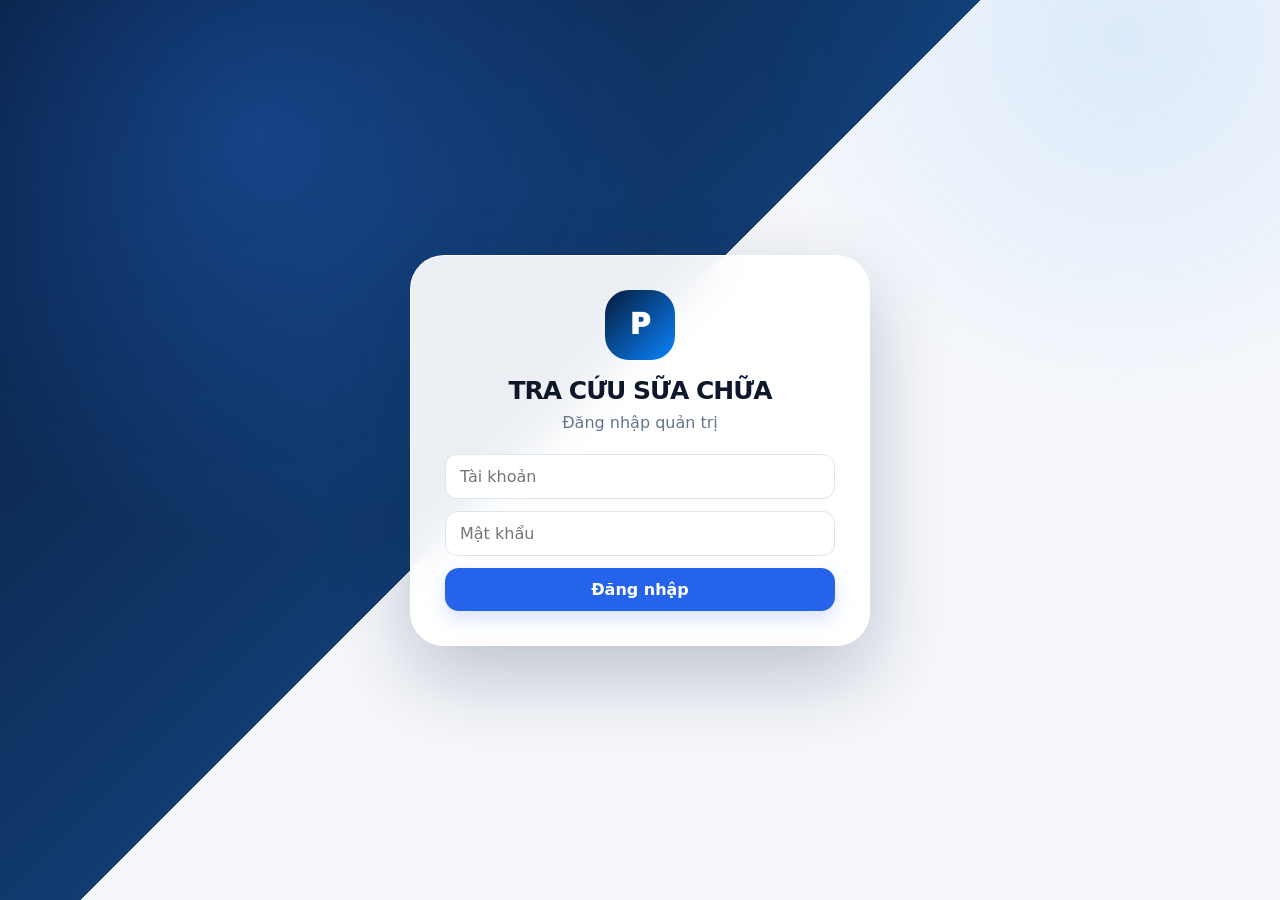
==== commit 862134ed: "Update dashboard.html" ====
--- a/dashboard.html
+++ b/dashboard.html
@@ -1,3 +1,3 @@
 <!doctype html>
 <html lang="vi"><head><meta charset="UTF-8"><meta name="viewport" content="width=device-width,initial-scale=1,viewport-fit=cover"><title>POPOPHONE · Theo dõi sửa chữa</title><link rel="stylesheet" href="css/style.css?v=16.5"><link rel="stylesheet" href="css/operations.css?v=16.5"></head>
-<body class="ops-app"><div class="ops-shell"><header class="ops-header"><div><span class="ops-brand">POPOPHONE</span><h1 id="pageTitle">Theo dõi sửa chữa</h1></div><button onclick="refreshCurrent()" aria-label="Làm mới">↻</button></header><div class="ops-user"><div><b id="userName"></b><span id="userRole"></span></div><button onclick="logout()">Đăng xuất</button></div><div id="periodPicker" class="ops-period"></div><div class="ops-toolbar"><nav class="ops-nav"><button data-tab="overview" onclick="openTab('overview')">Tổng quan</button><button data-tab="progress" onclick="openTab('progress')">Máy còn tồn</button><button data-tab="repairs" onclick="openTab('repairs')">Danh sách</button></nav></div><main><section id="overview" class="ops-tab"></section><section id="progress" class="ops-tab" hidden></section><section id="repairs" class="ops-tab" hidden></section></main></div><div id="modalRoot"></div><div id="toast" class="toast"></div><script src="js/config.js?v=16.5"></script><script src="js/auth.js?v=16.5"></script><script src="js/dashboard.js?v=16.5"></script></body></html>
+<body class="ops-app"><div class="ops-shell"><header class="ops-header"><div><span class="ops-brand">POPOPHONE</span><h1 id="pageTitle">Sửa chữa</h1></div><button onclick="refreshCurrent()" aria-label="Làm mới">↻</button></header><div class="ops-user"><div><b id="userName"></b><span id="userRole"></span></div><button onclick="logout()">Đăng xuất</button></div><div id="periodPicker" class="ops-period"></div><div class="ops-toolbar"><nav class="ops-nav"><button data-tab="overview" onclick="openTab('overview')">Tổng quan</button><button data-tab="progress" onclick="openTab('progress')">Máy còn tồn</button><button data-tab="repairs" onclick="openTab('repairs')">Danh sách</button></nav></div><main><section id="overview" class="ops-tab"></section><section id="progress" class="ops-tab" hidden></section><section id="repairs" class="ops-tab" hidden></section></main></div><div id="modalRoot"></div><div id="toast" class="toast"></div><script src="js/config.js?v=16.5"></script><script src="js/auth.js?v=16.5"></script><script src="js/dashboard.js?v=16.5"></script></body></html>
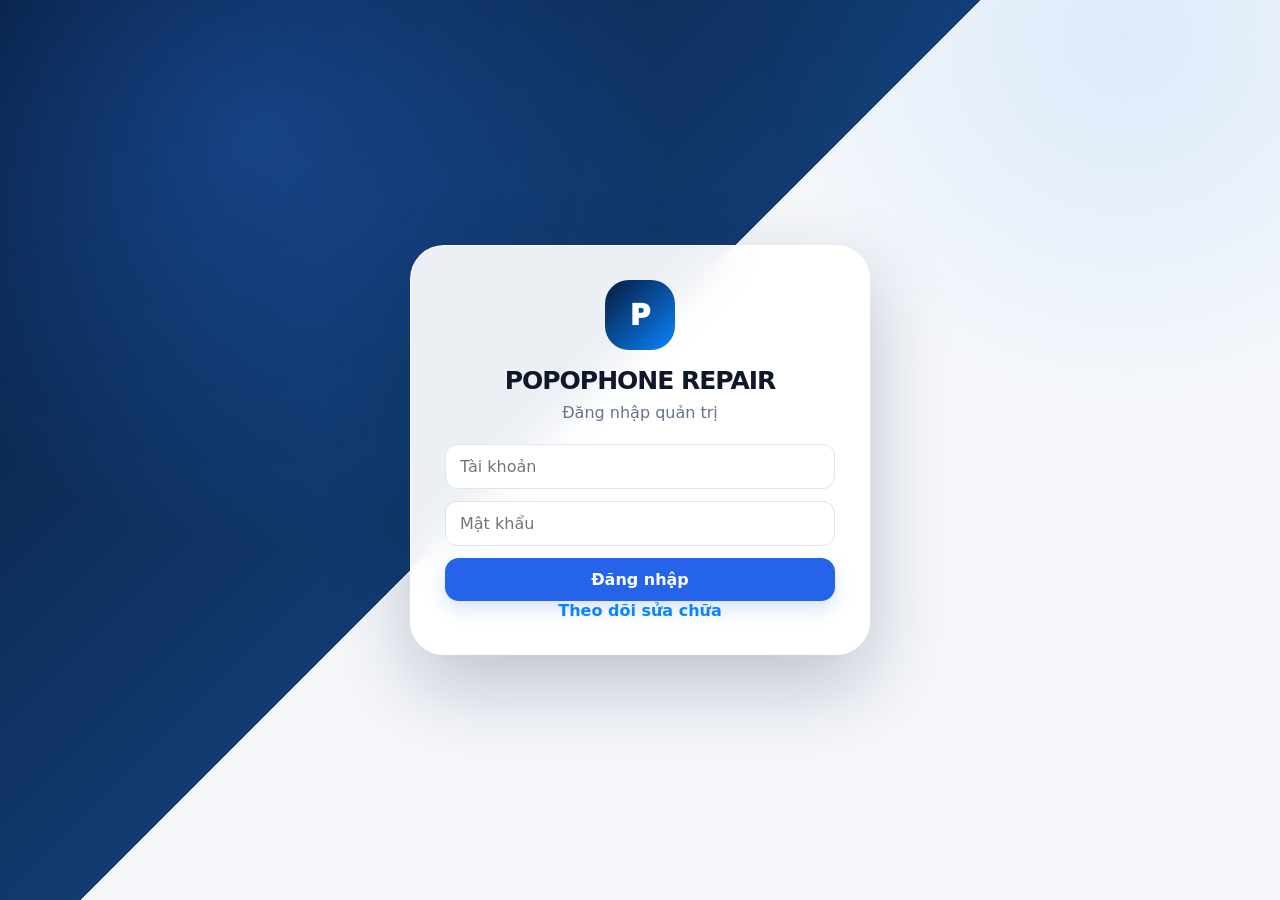
==== commit 57e3c8b4: "Add files via upload" ====
--- a/dashboard.html
+++ b/dashboard.html
@@ -1,3 +1,3 @@
 <!doctype html>
-<html lang="vi"><head><meta charset="UTF-8"><meta name="viewport" content="width=device-width,initial-scale=1,viewport-fit=cover"><title>POPOPHONE · Theo dõi sửa chữa</title><link rel="stylesheet" href="css/style.css?v=16.5"><link rel="stylesheet" href="css/operations.css?v=16.5"></head>
-<body class="ops-app"><div class="ops-shell"><header class="ops-header"><div><span class="ops-brand">POPOPHONE</span><h1 id="pageTitle">Sửa chữa</h1></div><button onclick="refreshCurrent()" aria-label="Làm mới">↻</button></header><div class="ops-user"><div><b id="userName"></b><span id="userRole"></span></div><button onclick="logout()">Đăng xuất</button></div><div id="periodPicker" class="ops-period"></div><div class="ops-toolbar"><nav class="ops-nav"><button data-tab="overview" onclick="openTab('overview')">Tổng quan</button><button data-tab="progress" onclick="openTab('progress')">Máy còn tồn</button><button data-tab="repairs" onclick="openTab('repairs')">Danh sách</button></nav></div><main><section id="overview" class="ops-tab"></section><section id="progress" class="ops-tab" hidden></section><section id="repairs" class="ops-tab" hidden></section></main></div><div id="modalRoot"></div><div id="toast" class="toast"></div><script src="js/config.js?v=16.5"></script><script src="js/auth.js?v=16.5"></script><script src="js/dashboard.js?v=16.5"></script></body></html>
+<html lang="vi"><head><meta charset="UTF-8"><meta name="viewport" content="width=device-width,initial-scale=1,viewport-fit=cover"><title>POPOPHONE · Theo dõi sửa chữa</title><link rel="stylesheet" href="css/style.css?v=16.7"><link rel="stylesheet" href="css/operations.css?v=16.7"></head>
+<body class="ops-app"><div class="ops-shell"><header class="ops-header"><div><span class="ops-brand">POPOPHONE</span><h1 id="pageTitle">Theo dõi sửa chữa</h1></div><button onclick="refreshCurrent()" aria-label="Làm mới">↻</button></header><div class="ops-user"><div><b id="userName"></b><span id="userRole"></span></div><button onclick="logout()">Đăng xuất</button></div><div id="periodPicker" class="ops-period"></div><div class="ops-toolbar"><nav class="ops-nav"><button data-tab="overview" onclick="openTab('overview')">Tổng quan</button><button data-tab="progress" onclick="openTab('progress')">Máy còn tồn</button><button data-tab="repairs" onclick="openTab('repairs')">Danh sách</button></nav></div><main><section id="overview" class="ops-tab"></section><section id="progress" class="ops-tab" hidden></section><section id="repairs" class="ops-tab" hidden></section></main></div><div id="modalRoot"></div><div id="toast" class="toast"></div><script src="js/config.js?v=16.7"></script><script src="js/auth.js?v=16.7"></script><script src="js/dashboard.js?v=16.7"></script></body></html>
--- a/css/operations.css
+++ b/css/operations.css
@@ -7,3 +7,5 @@
 .ops-branch{font-weight:750;color:#b52635;background:#fff0f1;padding:7px 10px;border-radius:8px;margin-bottom:12px;font-size:13px}.ops-card-head .ops-imei-main{font-size:14px;color:#315c86;overflow-wrap:anywhere}.ops-card .ops-info{margin-top:14px}.ops-receipts{display:flex;flex-wrap:wrap;gap:6px;margin:12px 0;font-size:11px;color:#637a92}.ops-receipts span{background:#f1f5fa;border-radius:6px;padding:4px 7px}.ops-detail-section{border-top:1px solid #e3ebf5;margin-top:20px;padding-top:14px}.ops-detail-section h3{font-size:15px;margin:0 0 10px}.ops-detail-section p{font-size:13px;color:#526b86;white-space:pre-wrap;overflow-wrap:anywhere}.ops-detail-section button{border:1px solid #dbe5f3;border-radius:8px;padding:8px 12px;background:#f0f6ff;color:#215c97}.ops-history{border-left:2px solid #d8e7f8;margin:12px 0;padding-left:12px}.ops-history small{display:block;color:#8191a5}.ops-history>b{display:block;font-size:13px;margin-top:4px}.ops-history p{margin:5px 0}
 
 .ops-services{border:1px solid #ddd;border-radius:12px;padding:12px;min-width:0}.ops-services legend{font-weight:700}.ops-service-options{max-height:260px;overflow:auto;margin-top:10px}.ops-service-options label{display:flex;align-items:center;gap:12px;padding:10px 4px;cursor:pointer}.ops-service-options label[hidden]{display:none}.ops-service-options input[type=checkbox]{width:20px;height:20px;flex:none;accent-color:#c62828}.ops-service-options span{overflow-wrap:anywhere}
+
+.ops-status-chips{display:flex;gap:9px;overflow-x:auto;padding:8px 0 14px;margin-bottom:8px;scrollbar-width:thin}.ops-status-chip{display:flex;align-items:center;gap:9px;flex:none;border:1px solid #dbe3eb;border-radius:999px;background:#f1f4f8;color:#45566c;padding:10px 14px;white-space:nowrap;font-weight:600;min-height:44px}.ops-status-chip b{display:flex;align-items:center;justify-content:center;min-width:26px;height:26px;padding:0 6px;border-radius:999px;background:#dce4ed;color:#34475f}.ops-status-chip.active{border-color:#2676bb;background:#e8f2fb;color:#1b639e}.ops-status-chip.active b{background:#246ca9;color:white}.ops-status-chip.handover{border-color:#aec692;color:#47711e;background:#f0f5e9}.ops-status-chip.handover b{background:#4e791f;color:white}
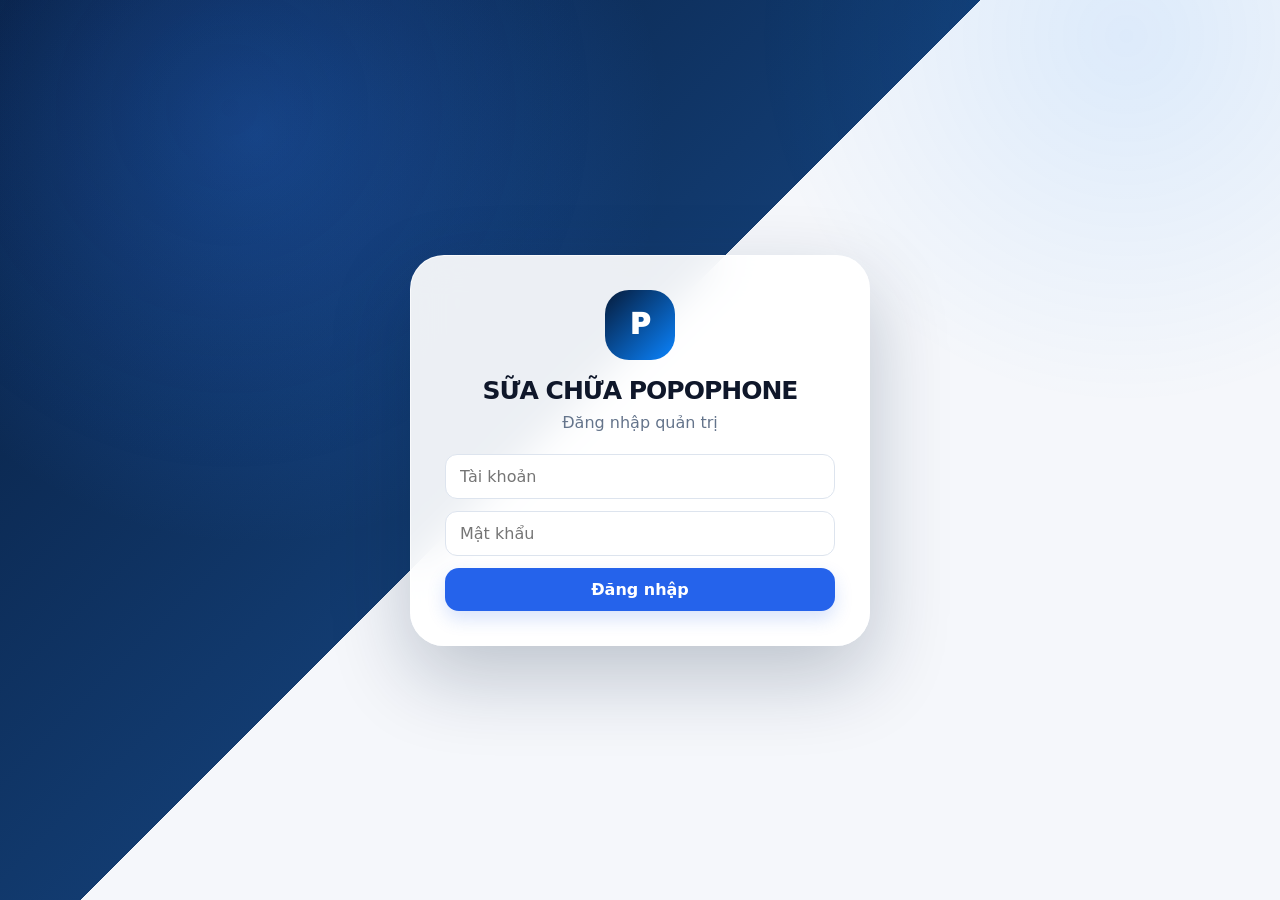
==== commit 8fdd89bc: "Update dashboard.html" ====
--- a/dashboard.html
+++ b/dashboard.html
@@ -1,3 +1,3 @@
 <!doctype html>
-<html lang="vi"><head><meta charset="UTF-8"><meta name="viewport" content="width=device-width,initial-scale=1,viewport-fit=cover"><title>POPOPHONE · Theo dõi sửa chữa</title><link rel="stylesheet" href="css/style.css?v=16.7"><link rel="stylesheet" href="css/operations.css?v=16.7"></head>
-<body class="ops-app"><div class="ops-shell"><header class="ops-header"><div><span class="ops-brand">POPOPHONE</span><h1 id="pageTitle">Theo dõi sửa chữa</h1></div><button onclick="refreshCurrent()" aria-label="Làm mới">↻</button></header><div class="ops-user"><div><b id="userName"></b><span id="userRole"></span></div><button onclick="logout()">Đăng xuất</button></div><div id="periodPicker" class="ops-period"></div><div class="ops-toolbar"><nav class="ops-nav"><button data-tab="overview" onclick="openTab('overview')">Tổng quan</button><button data-tab="progress" onclick="openTab('progress')">Máy còn tồn</button><button data-tab="repairs" onclick="openTab('repairs')">Danh sách</button></nav></div><main><section id="overview" class="ops-tab"></section><section id="progress" class="ops-tab" hidden></section><section id="repairs" class="ops-tab" hidden></section></main></div><div id="modalRoot"></div><div id="toast" class="toast"></div><script src="js/config.js?v=16.7"></script><script src="js/auth.js?v=16.7"></script><script src="js/dashboard.js?v=16.7"></script></body></html>
+<html lang="vi"><head><meta charset="UTF-8"><meta name="viewport" content="width=device-width,initial-scale=1,viewport-fit=cover"><title>POPOPHONE · Theo dõi sửa chữa</title><link rel="stylesheet" href="css/style.css?v=16.9"><link rel="stylesheet" href="css/operations.css?v=16.9"></head>
+<body class="ops-app"><div class="ops-shell"><header class="ops-header"><div><span class="ops-brand">POPOPHONE</span><h1 id="pageTitle">Theo dõi sửa chữa</h1></div><button onclick="refreshCurrent()" aria-label="Làm mới">↻</button></header><div class="ops-user"><div><b id="userName"></b><span id="userRole"></span></div><button onclick="logout()">Đăng xuất</button></div><div id="periodPicker" class="ops-period"></div><div class="ops-toolbar"><nav class="ops-nav"><button data-tab="overview" onclick="openTab('overview')">Tổng quan</button><button data-tab="progress" onclick="openTab('progress')">Máy chưa trả</button><button data-tab="repairs" onclick="openTab('repairs')">Danh sách</button></nav></div><main><section id="overview" class="ops-tab"></section><section id="progress" class="ops-tab" hidden></section><section id="repairs" class="ops-tab" hidden></section></main></div><div id="modalRoot"></div><div id="toast" class="toast"></div><script src="js/config.js?v=16.9"></script><script src="js/auth.js?v=16.9"></script><script src="js/dashboard.js?v=16.9"></script></body></html>
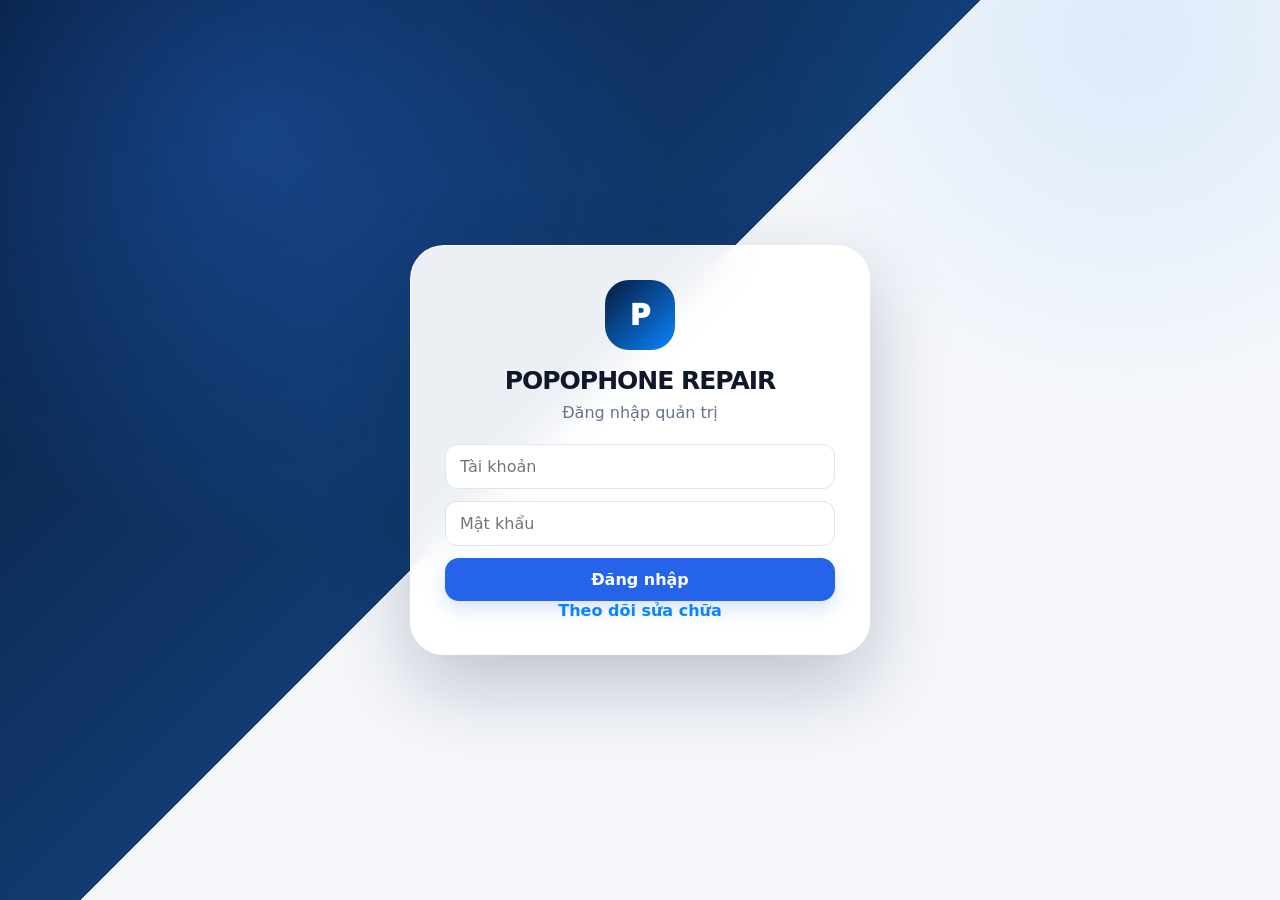
==== commit f6fb8d6d: "Add files via upload" ====
--- a/dashboard.html
+++ b/dashboard.html
@@ -1,3 +1,3 @@
 <!doctype html>
-<html lang="vi"><head><meta charset="UTF-8"><meta name="viewport" content="width=device-width,initial-scale=1,viewport-fit=cover"><title>POPOPHONE · Theo dõi sửa chữa</title><link rel="stylesheet" href="css/style.css?v=16.9"><link rel="stylesheet" href="css/operations.css?v=16.9"></head>
-<body class="ops-app"><div class="ops-shell"><header class="ops-header"><div><span class="ops-brand">POPOPHONE</span><h1 id="pageTitle">Theo dõi sửa chữa</h1></div><button onclick="refreshCurrent()" aria-label="Làm mới">↻</button></header><div class="ops-user"><div><b id="userName"></b><span id="userRole"></span></div><button onclick="logout()">Đăng xuất</button></div><div id="periodPicker" class="ops-period"></div><div class="ops-toolbar"><nav class="ops-nav"><button data-tab="overview" onclick="openTab('overview')">Tổng quan</button><button data-tab="progress" onclick="openTab('progress')">Máy chưa trả</button><button data-tab="repairs" onclick="openTab('repairs')">Danh sách</button></nav></div><main><section id="overview" class="ops-tab"></section><section id="progress" class="ops-tab" hidden></section><section id="repairs" class="ops-tab" hidden></section></main></div><div id="modalRoot"></div><div id="toast" class="toast"></div><script src="js/config.js?v=16.9"></script><script src="js/auth.js?v=16.9"></script><script src="js/dashboard.js?v=16.9"></script></body></html>
+<html lang="vi"><head><meta charset="UTF-8"><meta name="viewport" content="width=device-width,initial-scale=1,viewport-fit=cover"><title>POPOPHONE · Theo dõi sửa chữa</title><link rel="stylesheet" href="css/style.css?v=17.5"><link rel="stylesheet" href="css/operations.css?v=17.5"></head>
+<body class="ops-app"><div class="ops-shell"><header class="ops-header"><div><span class="ops-brand">POPOPHONE</span><h1 id="pageTitle">Theo dõi sửa chữa</h1></div><button onclick="refreshCurrent()" aria-label="Làm mới">↻</button></header><div class="ops-user"><div><b id="userName"></b><span id="userRole"></span></div><button onclick="logout()">Đăng xuất</button></div><nav id="adminLink" class="ops-workspaces" aria-label="Không gian làm việc" hidden><a href="admin.html">Admin</a><a href="dashboard.html" aria-current="page">Theo dõi đơn</a></nav><div id="periodPicker" class="ops-period"></div><div class="ops-toolbar"><nav class="ops-nav"><button data-tab="overview" onclick="openTab('overview')">Tổng quan</button><button data-tab="progress" onclick="openTab('progress')">Máy còn tồn</button><button data-tab="repairs" onclick="openTab('repairs')">Danh sách</button></nav></div><main><section id="overview" class="ops-tab"></section><section id="progress" class="ops-tab" hidden></section><section id="repairs" class="ops-tab" hidden></section></main></div><div id="modalRoot"></div><div id="toast" class="toast"></div><script src="js/config.js?v=17.5"></script><script src="js/auth.js?v=17.5"></script><script src="js/dashboard.js?v=17.5"></script></body></html>
--- a/css/operations.css
+++ b/css/operations.css
@@ -9,3 +9,5 @@
 .ops-services{border:1px solid #ddd;border-radius:12px;padding:12px;min-width:0}.ops-services legend{font-weight:700}.ops-service-options{max-height:260px;overflow:auto;margin-top:10px}.ops-service-options label{display:flex;align-items:center;gap:12px;padding:10px 4px;cursor:pointer}.ops-service-options label[hidden]{display:none}.ops-service-options input[type=checkbox]{width:20px;height:20px;flex:none;accent-color:#c62828}.ops-service-options span{overflow-wrap:anywhere}
 
 .ops-status-chips{display:flex;gap:9px;overflow-x:auto;padding:8px 0 14px;margin-bottom:8px;scrollbar-width:thin}.ops-status-chip{display:flex;align-items:center;gap:9px;flex:none;border:1px solid #dbe3eb;border-radius:999px;background:#f1f4f8;color:#45566c;padding:10px 14px;white-space:nowrap;font-weight:600;min-height:44px}.ops-status-chip b{display:flex;align-items:center;justify-content:center;min-width:26px;height:26px;padding:0 6px;border-radius:999px;background:#dce4ed;color:#34475f}.ops-status-chip.active{border-color:#2676bb;background:#e8f2fb;color:#1b639e}.ops-status-chip.active b{background:#246ca9;color:white}.ops-status-chip.handover{border-color:#aec692;color:#47711e;background:#f0f5e9}.ops-status-chip.handover b{background:#4e791f;color:white}
+
+.ops-workspaces{display:flex;gap:4px;background:#e7eef8;padding:4px;border-radius:12px;margin:0 0 16px}.ops-workspaces a{flex:1;text-align:center;text-decoration:none;color:#5c708c;font-size:13px;font-weight:650;padding:10px 12px;border-radius:9px}.ops-workspaces a[aria-current=page]{background:white;color:#1765ad;box-shadow:0 2px 6px #163b6510}
